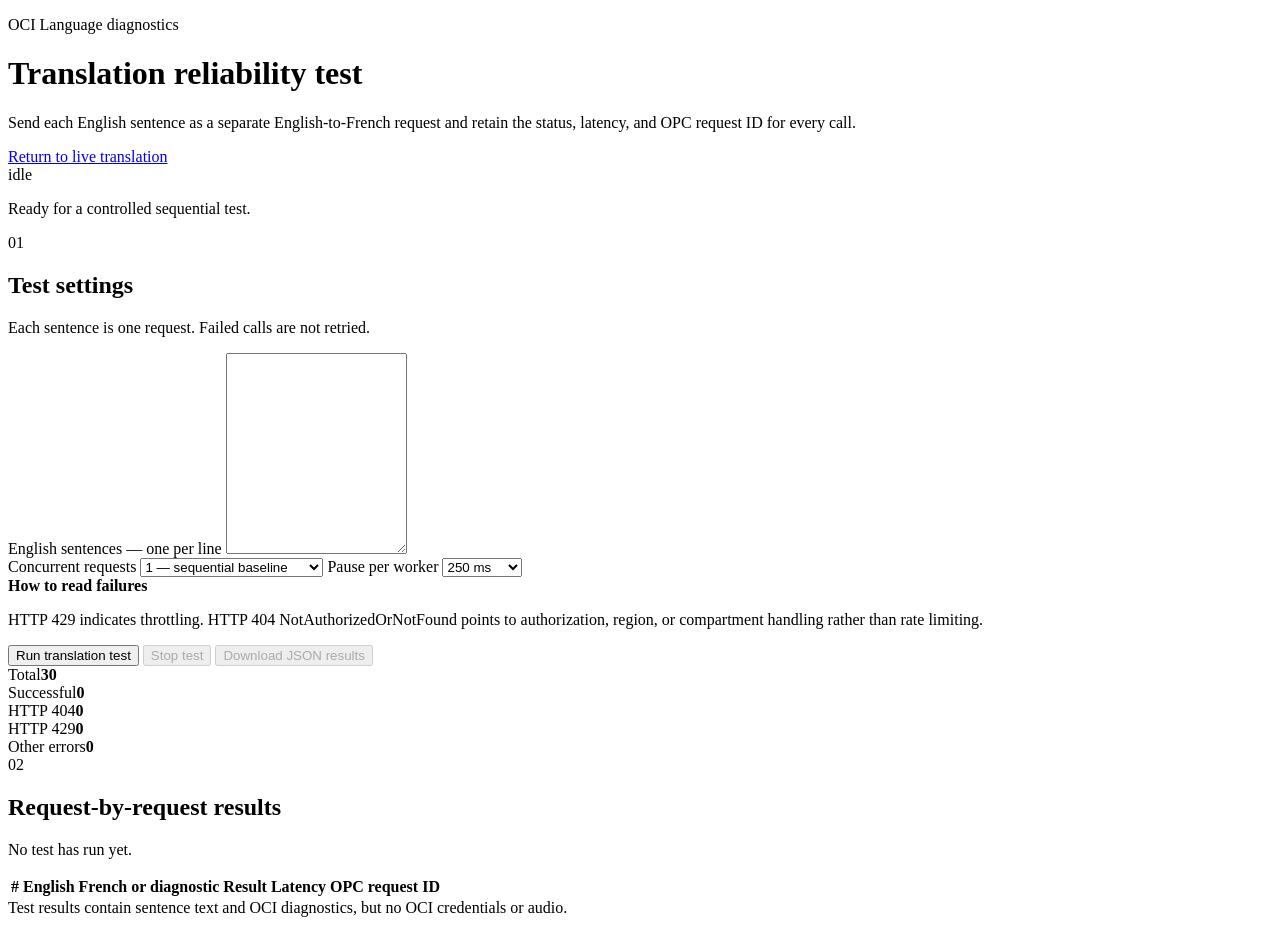
==== web/translation-test.html @ 98c6b5f6 "feat: add OCI live translation web application" ====
<!doctype html>
<html lang="en">
  <head>
    <meta charset="utf-8" />
    <meta name="viewport" content="width=device-width, initial-scale=1" />
    <title>OCI Language reliability test</title>
    <link rel="stylesheet" href="/styles.css" />
    <link rel="stylesheet" href="/translation-test.css" />
  </head>
  <body>
    <main class="shell test-shell">
      <header class="test-hero">
        <div>
          <p class="eyebrow">OCI Language diagnostics</p>
          <h1>Translation reliability test</h1>
          <p class="lede">
            Send each English sentence as a separate English-to-French request
            and retain the status, latency, and OPC request ID for every call.
          </p>
        </div>
        <a class="utility-link" href="/">Return to live translation</a>
      </header>

      <section class="status-panel" aria-live="polite">
        <span id="status-badge" data-state="idle">idle</span>
        <p id="status-message">Ready for a controlled sequential test.</p>
      </section>

      <section class="test-card" aria-labelledby="test-settings-heading">
        <div class="test-card-heading">
          <div>
            <span class="step">01</span>
            <h2 id="test-settings-heading">Test settings</h2>
          </div>
          <p>Each sentence is one request. Failed calls are not retried.</p>
        </div>

        <div class="settings-grid">
          <label class="sentence-input">
            <span>English sentences — one per line</span>
            <textarea id="sentences" rows="13"></textarea>
          </label>

          <div class="rate-settings">
            <label>
              <span>Concurrent requests</span>
              <select id="concurrency">
                <option value="1" selected>1 — sequential baseline</option>
                <option value="2">2 — low concurrency</option>
                <option value="3">3 — moderate concurrency</option>
                <option value="5">5 — controlled burst</option>
              </select>
            </label>
            <label>
              <span>Pause per worker</span>
              <select id="delay-ms">
                <option value="1000">1,000 ms</option>
                <option value="500">500 ms</option>
                <option value="250" selected>250 ms</option>
                <option value="100">100 ms</option>
                <option value="0">No pause</option>
              </select>
            </label>
            <div class="test-note">
              <strong>How to read failures</strong>
              <p>
                HTTP 429 indicates throttling. HTTP 404
                NotAuthorizedOrNotFound points to authorization, region, or
                compartment handling rather than rate limiting.
              </p>
            </div>
          </div>
        </div>

        <div class="test-actions">
          <button id="start-test" class="primary" type="button">
            Run translation test
          </button>
          <button id="stop-test" type="button" disabled>Stop test</button>
          <button id="download-results" type="button" disabled>
            Download JSON results
          </button>
        </div>
      </section>

      <section class="summary-grid" aria-label="Test summary">
        <article><span>Total</span><strong id="total-count">30</strong></article>
        <article><span>Successful</span><strong id="success-count">0</strong></article>
        <article><span>HTTP 404</span><strong id="error-404-count">0</strong></article>
        <article><span>HTTP 429</span><strong id="error-429-count">0</strong></article>
        <article><span>Other errors</span><strong id="other-error-count">0</strong></article>
      </section>

      <section class="test-card results-card" aria-labelledby="results-heading">
        <div class="test-card-heading">
          <div>
            <span class="step">02</span>
            <h2 id="results-heading">Request-by-request results</h2>
          </div>
          <p id="run-metadata">No test has run yet.</p>
        </div>
        <div class="table-scroll">
          <table>
            <thead>
              <tr>
                <th scope="col">#</th>
                <th scope="col">English</th>
                <th scope="col">French or diagnostic</th>
                <th scope="col">Result</th>
                <th scope="col">Latency</th>
                <th scope="col">OPC request ID</th>
              </tr>
            </thead>
            <tbody id="results-body"></tbody>
          </table>
        </div>
      </section>

      <footer>
        Test results contain sentence text and OCI diagnostics, but no OCI
        credentials or audio.
      </footer>
    </main>
    <script src="/translation-test.js" defer></script>
  </body>
</html>
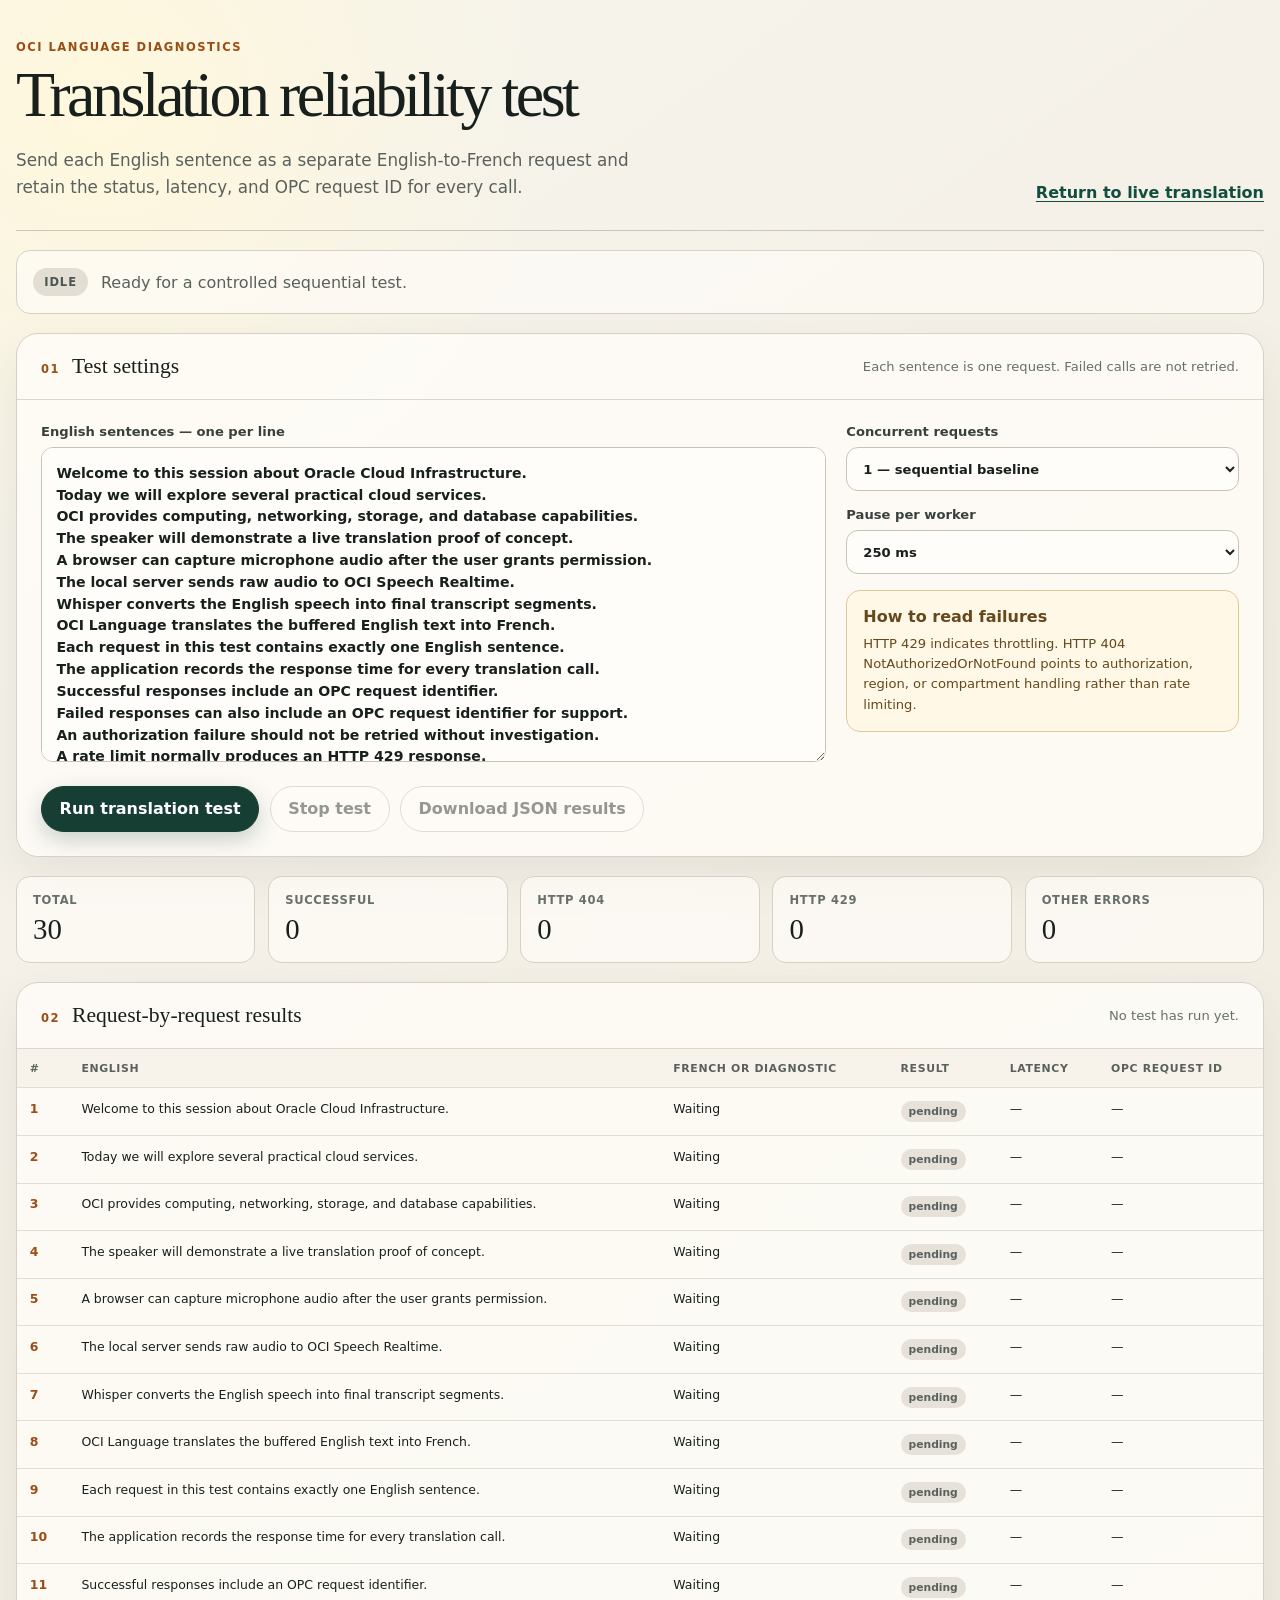
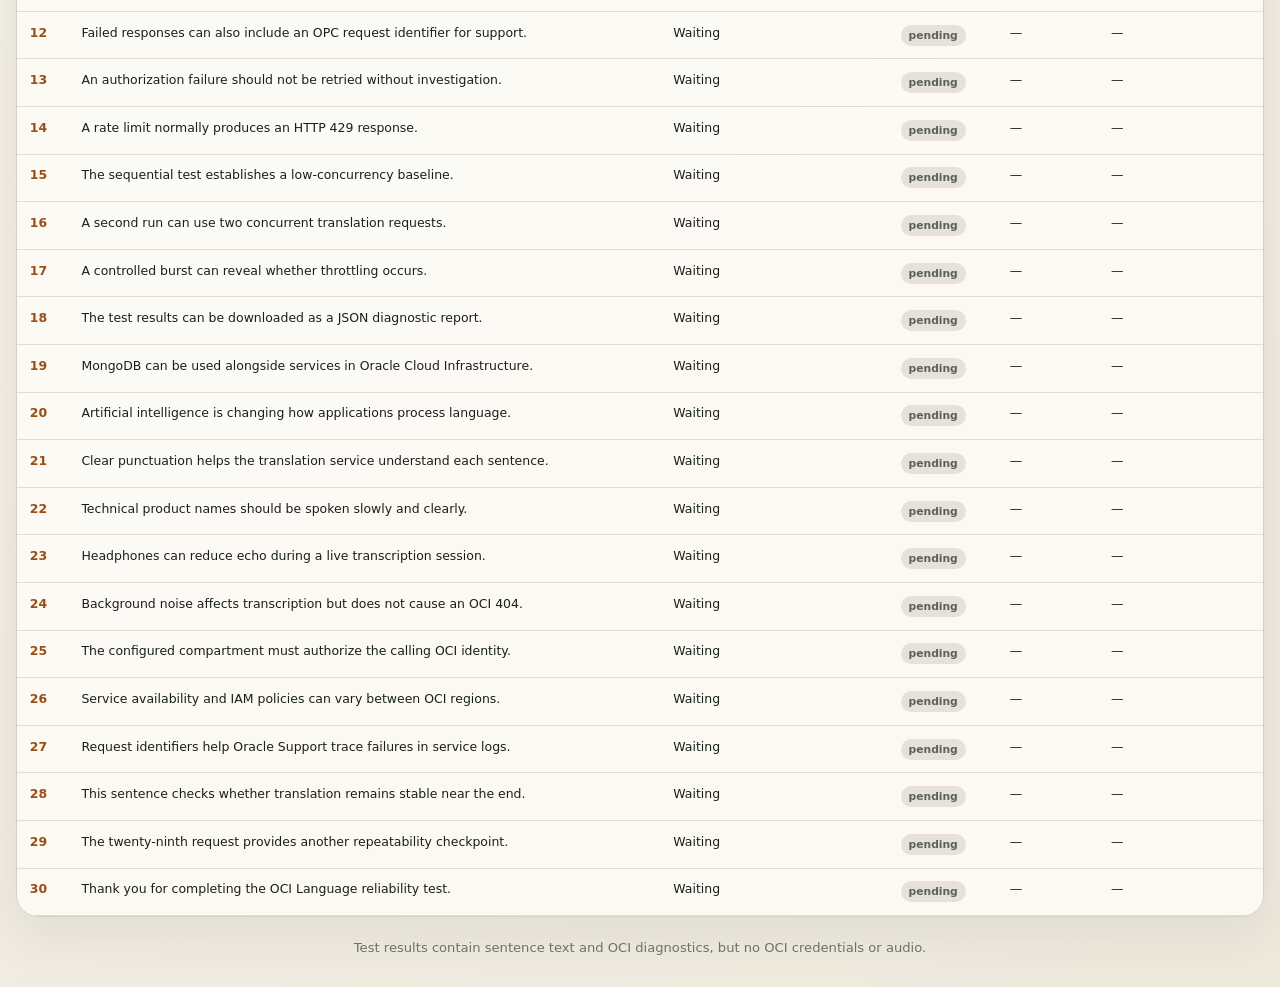
==== commit 3bc6485d: "feat(ui): prioritize live French captions Make the latest French segment the primary caption surface" ====
--- a/web/translation-test.html
+++ b/web/translation-test.html
@@ -4,8 +4,8 @@
     <meta charset="utf-8" />
     <meta name="viewport" content="width=device-width, initial-scale=1" />
     <title>OCI Language reliability test</title>
-    <link rel="stylesheet" href="/styles.css" />
-    <link rel="stylesheet" href="/translation-test.css" />
+    <link rel="stylesheet" href="styles.css" />
+    <link rel="stylesheet" href="translation-test.css" />
   </head>
   <body>
     <main class="shell test-shell">
@@ -18,7 +18,7 @@
             and retain the status, latency, and OPC request ID for every call.
           </p>
         </div>
-        <a class="utility-link" href="/">Return to live translation</a>
+        <a class="utility-link" href="./">Return to live translation</a>
       </header>
 
       <section class="status-panel" aria-live="polite">
@@ -121,6 +121,7 @@
         credentials or audio.
       </footer>
     </main>
-    <script src="/translation-test.js" defer></script>
+    <script src="url-utils.js" defer></script>
+    <script src="translation-test.js" defer></script>
   </body>
 </html>
--- a/web/styles.css
+++ b/web/styles.css
@@ -0,0 +1,805 @@
+:root {
+  color-scheme: light;
+  font-family:
+    Inter, ui-sans-serif, system-ui, -apple-system, BlinkMacSystemFont,
+    "Segoe UI", sans-serif;
+  color: #18201d;
+  background: #f3f0e8;
+  font-synthesis: none;
+}
+
+* {
+  box-sizing: border-box;
+}
+
+[hidden] {
+  display: none !important;
+}
+
+body {
+  min-width: 320px;
+  min-height: 100vh;
+  margin: 0;
+  background:
+    radial-gradient(circle at 8% 4%, #fff8dd 0, transparent 28rem),
+    linear-gradient(145deg, #f7f4ec 0%, #eee9dd 100%);
+}
+
+button {
+  min-height: 46px;
+  padding: 0 1.1rem;
+  border: 1px solid #bab6aa;
+  border-radius: 999px;
+  color: #18201d;
+  background: #fffdf8;
+  font: inherit;
+  font-weight: 700;
+  cursor: pointer;
+}
+
+button.primary {
+  border-color: #163e32;
+  color: #fff;
+  background: #163e32;
+  box-shadow: 0 8px 22px rgb(22 62 50 / 22%);
+}
+
+button:hover:not(:disabled) {
+  transform: translateY(-1px);
+}
+
+button:focus-visible {
+  outline: 3px solid #d88d32;
+  outline-offset: 3px;
+}
+
+button:disabled {
+  cursor: not-allowed;
+  opacity: 0.45;
+}
+
+input {
+  min-height: 46px;
+  padding: 0 0.95rem;
+  border: 1px solid #bab6aa;
+  border-radius: 12px;
+  color: #18201d;
+  background: #fffdf8;
+  font: inherit;
+}
+
+input:focus-visible {
+  outline: 3px solid #d88d32;
+  outline-offset: 2px;
+}
+
+.shell {
+  width: min(1180px, calc(100% - 2rem));
+  margin: 0 auto;
+  padding: 4rem 0 2rem;
+}
+
+.hero {
+  display: flex;
+  align-items: end;
+  justify-content: space-between;
+  gap: 3rem;
+  padding: 0 0 2.25rem;
+  border-bottom: 1px solid #cbc6ba;
+}
+
+.eyebrow,
+.step {
+  margin: 0 0 0.6rem;
+  color: #9c4d16;
+  font-size: 0.72rem;
+  font-weight: 800;
+  letter-spacing: 0.13em;
+  text-transform: uppercase;
+}
+
+h1 {
+  max-width: 780px;
+  margin: 0;
+  font-family: Georgia, "Times New Roman", serif;
+  font-size: clamp(2.8rem, 7vw, 5.6rem);
+  font-weight: 500;
+  letter-spacing: -0.055em;
+  line-height: 0.96;
+}
+
+.lede {
+  max-width: 650px;
+  margin: 1.35rem 0 0;
+  color: #59615c;
+  font-size: 1.05rem;
+  line-height: 1.65;
+}
+
+.controls {
+  display: flex;
+  flex: 0 0 auto;
+  gap: 0.65rem;
+}
+
+.session-controls {
+  display: grid;
+  flex: 0 0 min(360px, 100%);
+  gap: 0.55rem;
+}
+
+.session-controls label {
+  color: #59615c;
+  font-size: 0.78rem;
+  font-weight: 800;
+  letter-spacing: 0.04em;
+  text-transform: uppercase;
+}
+
+.session-controls .controls button {
+  flex: 1;
+}
+
+.status-panel {
+  display: flex;
+  align-items: center;
+  gap: 0.8rem;
+  min-height: 64px;
+  margin: 1.2rem 0;
+  padding: 0.8rem 1rem;
+  border: 1px solid #d7d1c5;
+  border-radius: 14px;
+  background: rgb(255 253 248 / 68%);
+}
+
+.status-panel p {
+  margin: 0;
+  color: #59615c;
+}
+
+#status-badge {
+  display: inline-flex;
+  align-items: center;
+  min-height: 28px;
+  padding: 0 0.7rem;
+  border-radius: 999px;
+  color: #4c554f;
+  background: #e2ded4;
+  font-size: 0.72rem;
+  font-weight: 800;
+  letter-spacing: 0.08em;
+  text-transform: uppercase;
+}
+
+#status-badge[data-state="listening"] {
+  color: #fff;
+  background: #15745a;
+}
+
+#status-badge[data-state="error"] {
+  color: #fff;
+  background: #a13b32;
+}
+
+.results-grid {
+  display: grid;
+  grid-template-columns: repeat(2, minmax(0, 1fr));
+  gap: 1.2rem;
+}
+
+.result-panel {
+  overflow: hidden;
+  min-height: 420px;
+  border: 1px solid #d7d1c5;
+  border-radius: 22px;
+  background: rgb(255 253 248 / 80%);
+  box-shadow: 0 18px 50px rgb(56 49 39 / 8%);
+}
+
+.panel-heading {
+  display: flex;
+  align-items: center;
+  justify-content: space-between;
+  gap: 1rem;
+  padding: 1.35rem 1.5rem;
+  border-bottom: 1px solid #ddd7ca;
+}
+
+.panel-heading > div {
+  display: flex;
+  align-items: baseline;
+  gap: 0.75rem;
+}
+
+.panel-heading .step {
+  margin: 0;
+}
+
+h2 {
+  margin: 0;
+  font-family: Georgia, "Times New Roman", serif;
+  font-size: 1.35rem;
+  font-weight: 500;
+}
+
+.live-marker,
+.buffer-note {
+  color: #66706a;
+  font-size: 0.78rem;
+  white-space: nowrap;
+}
+
+.live-marker::before {
+  display: inline-block;
+  width: 7px;
+  height: 7px;
+  margin-right: 0.4rem;
+  border-radius: 50%;
+  background: #d85b38;
+  content: "";
+}
+
+.result-list {
+  max-height: 520px;
+  overflow-y: auto;
+  padding: 0.5rem 1.5rem 1.5rem;
+}
+
+.empty-state {
+  margin: 1.2rem 0;
+  color: #7b817d;
+  line-height: 1.55;
+}
+
+.continuous-text {
+  margin: 0;
+  padding: 1rem 0;
+  font-size: 1.05rem;
+  line-height: 1.75;
+}
+
+.partial-text {
+  color: #727a75;
+  font-style: italic;
+}
+
+.error-card {
+  margin-top: 1rem;
+  padding: 1.1rem;
+  border: 1px solid #ddd6c7;
+  border-radius: 15px;
+  background: #fffdfa;
+}
+
+.french-text {
+  color: #124e40;
+  font-family: Georgia, "Times New Roman", serif;
+  font-size: 1.15rem;
+}
+
+.error-card {
+  border-color: #e2b5ae;
+  color: #762c25;
+  background: #fff5f2;
+}
+
+.error-card p {
+  margin: 0.45rem 0;
+  line-height: 1.5;
+}
+
+.error-card code {
+  display: block;
+  overflow-wrap: anywhere;
+  color: #7c514a;
+  font-size: 0.74rem;
+}
+
+.session-library {
+  margin-top: 1.2rem;
+  overflow: hidden;
+  border: 1px solid #d7d1c5;
+  border-radius: 22px;
+  background: rgb(255 253 248 / 80%);
+  box-shadow: 0 18px 50px rgb(56 49 39 / 8%);
+}
+
+.library-heading {
+  display: flex;
+  align-items: center;
+  justify-content: space-between;
+  gap: 2rem;
+  padding: 1.5rem;
+  border-bottom: 1px solid #ddd7ca;
+}
+
+.library-heading .eyebrow {
+  margin-bottom: 0.35rem;
+}
+
+.library-heading > div > p:last-child {
+  max-width: 690px;
+  margin: 0.55rem 0 0;
+  color: #66706a;
+  line-height: 1.55;
+}
+
+.library-grid {
+  display: grid;
+  grid-template-columns: minmax(240px, 0.36fr) minmax(0, 1fr);
+  min-height: 410px;
+}
+
+.session-list {
+  max-height: 620px;
+  overflow-y: auto;
+  padding: 0.75rem;
+  border-right: 1px solid #ddd7ca;
+}
+
+.session-card {
+  display: grid;
+  width: 100%;
+  min-height: 0;
+  margin-bottom: 0.55rem;
+  padding: 0.9rem;
+  border: 1px solid transparent;
+  border-radius: 13px;
+  text-align: left;
+}
+
+.session-card:hover:not(:disabled),
+.session-card[aria-current="true"] {
+  transform: none;
+  border-color: #b9c9c2;
+  background: #edf4f0;
+}
+
+.session-card strong {
+  overflow: hidden;
+  text-overflow: ellipsis;
+  white-space: nowrap;
+}
+
+.session-card span {
+  margin-top: 0.3rem;
+  color: #66706a;
+  font-size: 0.78rem;
+  font-weight: 500;
+}
+
+.session-viewer {
+  min-width: 0;
+  padding: 1.5rem;
+}
+
+.session-viewer > .empty-state {
+  margin: 0;
+}
+
+.viewer-heading {
+  display: flex;
+  justify-content: space-between;
+  gap: 1rem;
+}
+
+.viewer-heading h3 {
+  margin: 0.35rem 0 0;
+  font-family: Georgia, "Times New Roman", serif;
+  font-size: 1.6rem;
+  font-weight: 500;
+}
+
+.viewer-heading p {
+  margin: 0.45rem 0 0;
+  color: #66706a;
+  font-size: 0.85rem;
+}
+
+.saved-status {
+  display: inline-flex;
+  padding: 0.25rem 0.55rem;
+  border-radius: 999px;
+  color: #165843;
+  background: #dcece5;
+  font-size: 0.68rem;
+  font-weight: 800;
+  letter-spacing: 0.06em;
+  text-transform: uppercase;
+}
+
+.saved-status[data-status="interrupted"],
+.saved-status[data-status="failed"] {
+  color: #762c25;
+  background: #f7dfda;
+}
+
+.saved-audio {
+  margin-top: 1.2rem;
+  padding: 0.85rem;
+  border: 1px solid #ddd7ca;
+  border-radius: 14px;
+  background: #f8f5ed;
+}
+
+.saved-audio audio {
+  display: block;
+  width: 100%;
+}
+
+.download-links {
+  display: flex;
+  flex-wrap: wrap;
+  gap: 0.55rem 1rem;
+  margin: 0.9rem 0 0;
+}
+
+.download-links a {
+  color: #124e40;
+  font-size: 0.82rem;
+  font-weight: 750;
+  text-underline-offset: 0.2em;
+}
+
+.download-links .danger-action {
+  min-height: 0;
+  margin-left: auto;
+  padding: 0;
+  border: 0;
+  border-radius: 0;
+  color: #9a342c;
+  background: transparent;
+  box-shadow: none;
+  font-size: 0.82rem;
+  text-decoration: underline;
+  text-underline-offset: 0.2em;
+}
+
+.download-links .danger-action:hover:not(:disabled) {
+  transform: none;
+  color: #6f211b;
+}
+
+.saved-text {
+  margin-top: 1.25rem;
+  padding-top: 1rem;
+  border-top: 1px solid #ddd7ca;
+}
+
+.saved-text h4 {
+  margin: 0;
+  color: #9c4d16;
+  font-size: 0.74rem;
+  letter-spacing: 0.1em;
+  text-transform: uppercase;
+}
+
+.saved-text p {
+  max-height: 220px;
+  margin: 0.65rem 0 0;
+  overflow-y: auto;
+  white-space: pre-wrap;
+  line-height: 1.7;
+}
+
+.french-saved p {
+  color: #124e40;
+  font-family: Georgia, "Times New Roman", serif;
+  font-size: 1.08rem;
+}
+
+footer {
+  padding: 1.4rem 0 0;
+  color: #6a716c;
+  font-size: 0.82rem;
+  text-align: center;
+}
+
+footer p {
+  margin: 0 0 0.55rem;
+}
+
+.utility-link {
+  color: #124e40;
+  font-weight: 700;
+  text-underline-offset: 0.2em;
+}
+
+.app-header {
+  align-items: center;
+  padding-bottom: 1.35rem;
+}
+
+.app-header h1 {
+  font-size: clamp(2.5rem, 5vw, 4.35rem);
+}
+
+.app-header .lede {
+  margin-top: 0.75rem;
+  font-size: 1rem;
+}
+
+.caption-stage {
+  display: flex;
+  min-height: clamp(340px, 46vh, 540px);
+  margin-top: 1rem;
+  overflow: hidden;
+  flex-direction: column;
+  border: 1px solid #173b30;
+  border-radius: 28px;
+  color: #f8fbf9;
+  background:
+    radial-gradient(circle at 92% 8%, rgb(55 123 98 / 35%), transparent 32rem),
+    linear-gradient(145deg, #102c23 0%, #0a211a 100%);
+  box-shadow: 0 28px 70px rgb(16 44 35 / 24%);
+}
+
+.caption-stage-heading {
+  display: flex;
+  align-items: center;
+  justify-content: space-between;
+  gap: 1rem;
+  padding: 1.25rem 1.5rem;
+  border-bottom: 1px solid rgb(255 255 255 / 14%);
+}
+
+.caption-stage-heading > div {
+  display: flex;
+  align-items: center;
+  gap: 0.8rem;
+}
+
+.caption-stage-heading h2 {
+  color: #f8fbf9;
+  font-family: inherit;
+  font-size: 1rem;
+  font-weight: 750;
+  letter-spacing: 0.01em;
+}
+
+.caption-stage .live-marker {
+  color: #cde1d9;
+  font-weight: 750;
+  letter-spacing: 0.08em;
+  text-transform: uppercase;
+}
+
+.caption-stage .live-marker::before {
+  background: #ff7a52;
+  box-shadow: 0 0 0 5px rgb(255 122 82 / 14%);
+}
+
+.caption-language {
+  padding: 0.35rem 0.7rem;
+  border: 1px solid rgb(255 255 255 / 18%);
+  border-radius: 999px;
+  color: #dbece5;
+  font-size: 0.76rem;
+  font-weight: 750;
+  letter-spacing: 0.06em;
+  text-transform: uppercase;
+}
+
+.current-french-caption {
+  display: flex;
+  min-height: 0;
+  margin: 0;
+  padding: clamp(2rem, 5vw, 4rem);
+  overflow-y: auto;
+  flex: 1;
+  align-items: center;
+  color: #fffdf8;
+  font-family: Georgia, "Times New Roman", serif;
+  font-size: clamp(2.4rem, 4.7vw, 5rem);
+  font-weight: 500;
+  letter-spacing: -0.025em;
+  line-height: 1.13;
+  text-wrap: balance;
+}
+
+.current-french-caption.waiting-caption {
+  color: #a9c1b8;
+  font-size: clamp(1.7rem, 3vw, 2.7rem);
+  font-style: italic;
+}
+
+.history-panel,
+.source-panel {
+  margin-top: 1rem;
+  overflow: hidden;
+  border: 1px solid #d7d1c5;
+  border-radius: 20px;
+  background: rgb(255 253 248 / 82%);
+  box-shadow: 0 14px 36px rgb(56 49 39 / 7%);
+}
+
+.history-heading {
+  display: flex;
+  align-items: end;
+  justify-content: space-between;
+  gap: 1rem;
+  padding: 1.2rem 1.4rem;
+  border-bottom: 1px solid #ddd7ca;
+}
+
+.history-heading .eyebrow {
+  margin-bottom: 0.3rem;
+}
+
+.history-heading h2 {
+  font-size: 1.55rem;
+}
+
+.french-history {
+  max-height: 300px;
+  padding: 0.25rem 1.4rem 1.15rem;
+}
+
+.french-history .french-text {
+  color: #123f34;
+  font-size: clamp(1.25rem, 2vw, 1.65rem);
+  line-height: 1.65;
+}
+
+.source-panel > summary,
+.library-summary {
+  display: flex;
+  align-items: center;
+  justify-content: space-between;
+  gap: 1rem;
+  padding: 1.15rem 1.4rem;
+  list-style: none;
+  cursor: pointer;
+}
+
+.source-panel > summary::-webkit-details-marker,
+.library-summary::-webkit-details-marker {
+  display: none;
+}
+
+.source-panel > summary:focus-visible,
+.library-summary:focus-visible {
+  outline: 3px solid #d88d32;
+  outline-offset: -3px;
+}
+
+.source-panel > summary > span:first-child,
+.library-summary > span:first-child {
+  display: grid;
+  gap: 0.2rem;
+}
+
+.source-panel summary strong,
+.library-summary strong {
+  font-family: Georgia, "Times New Roman", serif;
+  font-size: 1.2rem;
+  font-weight: 500;
+}
+
+.source-panel summary small,
+.library-summary small {
+  color: #707772;
+  font-size: 0.78rem;
+}
+
+.disclosure-label {
+  color: #124e40;
+  font-size: 0.78rem;
+  font-weight: 800;
+  white-space: nowrap;
+}
+
+.source-panel[open] > summary,
+.session-library[open] > .library-summary {
+  border-bottom: 1px solid #ddd7ca;
+}
+
+.disclosure-label .when-open,
+.source-panel[open] > summary .when-closed,
+.session-library[open] > .library-summary .when-closed {
+  display: none;
+}
+
+.source-panel[open] > summary .when-open,
+.session-library[open] > .library-summary .when-open {
+  display: inline;
+}
+
+.source-transcript {
+  max-height: 230px;
+  padding: 0.35rem 1.4rem 1rem;
+  background: #f8f5ed;
+}
+
+.source-transcript .continuous-text {
+  color: #4f5853;
+  font-size: 0.95rem;
+  line-height: 1.65;
+}
+
+.session-library {
+  margin-top: 1rem;
+}
+
+.library-summary .eyebrow {
+  display: block;
+  margin: 0 0 0.15rem;
+  font-family: inherit;
+  font-size: 0.68rem;
+}
+
+@media (max-width: 760px) {
+  .shell {
+    padding-top: 2rem;
+  }
+
+  .hero {
+    align-items: stretch;
+    flex-direction: column;
+    gap: 1.5rem;
+  }
+
+  .caption-stage {
+    min-height: 360px;
+    border-radius: 22px;
+  }
+
+  .caption-stage-heading {
+    padding: 1rem;
+  }
+
+  .current-french-caption {
+    padding: 1.5rem;
+    font-size: clamp(2rem, 9vw, 3.3rem);
+  }
+
+  .history-heading {
+    align-items: flex-start;
+    flex-direction: column;
+    padding: 1rem;
+  }
+
+  .french-history,
+  .source-transcript {
+    padding-right: 1rem;
+    padding-left: 1rem;
+  }
+
+  .source-panel > summary,
+  .library-summary {
+    align-items: flex-start;
+    padding: 1rem;
+  }
+
+  .session-controls {
+    flex-basis: auto;
+  }
+
+  .controls button {
+    flex: 1;
+  }
+
+  .results-grid {
+    grid-template-columns: 1fr;
+  }
+
+  .result-panel {
+    min-height: 340px;
+  }
+
+  .library-heading {
+    align-items: stretch;
+    flex-direction: column;
+    gap: 1rem;
+  }
+
+  .library-grid {
+    grid-template-columns: 1fr;
+  }
+
+  .session-list {
+    max-height: 280px;
+    border-right: 0;
+    border-bottom: 1px solid #ddd7ca;
+  }
+}
--- a/web/translation-test.css
+++ b/web/translation-test.css
@@ -0,0 +1,241 @@
+.test-shell {
+  width: min(1480px, calc(100% - 2rem));
+  padding-top: 2.5rem;
+}
+
+.test-hero {
+  display: flex;
+  align-items: end;
+  justify-content: space-between;
+  gap: 2rem;
+  padding-bottom: 1.75rem;
+  border-bottom: 1px solid #cbc6ba;
+}
+
+.test-hero h1 {
+  font-size: clamp(2.5rem, 5vw, 4.5rem);
+}
+
+.test-card {
+  overflow: hidden;
+  border: 1px solid #d7d1c5;
+  border-radius: 22px;
+  background: rgb(255 253 248 / 82%);
+  box-shadow: 0 18px 50px rgb(56 49 39 / 8%);
+}
+
+.test-card-heading {
+  display: flex;
+  align-items: center;
+  justify-content: space-between;
+  gap: 1rem;
+  padding: 1.25rem 1.5rem;
+  border-bottom: 1px solid #ddd7ca;
+}
+
+.test-card-heading > div {
+  display: flex;
+  align-items: baseline;
+  gap: 0.75rem;
+}
+
+.test-card-heading .step,
+.test-card-heading p {
+  margin: 0;
+}
+
+.test-card-heading p {
+  color: #66706a;
+  font-size: 0.82rem;
+}
+
+.settings-grid {
+  display: grid;
+  grid-template-columns: minmax(0, 2fr) minmax(260px, 1fr);
+  gap: 1.25rem;
+  padding: 1.5rem;
+}
+
+.sentence-input,
+.rate-settings label {
+  display: grid;
+  gap: 0.5rem;
+  color: #39413d;
+  font-size: 0.82rem;
+  font-weight: 800;
+}
+
+textarea,
+select {
+  width: 100%;
+  border: 1px solid #c8c2b6;
+  border-radius: 12px;
+  color: #18201d;
+  background: #fffdfa;
+  font: inherit;
+}
+
+textarea {
+  min-height: 300px;
+  padding: 0.9rem;
+  resize: vertical;
+  font-size: 0.88rem;
+  line-height: 1.55;
+}
+
+select {
+  min-height: 44px;
+  padding: 0 0.75rem;
+}
+
+.rate-settings {
+  display: grid;
+  align-content: start;
+  gap: 1rem;
+}
+
+.test-note {
+  padding: 1rem;
+  border: 1px solid #dfc79c;
+  border-radius: 14px;
+  color: #65481d;
+  background: #fff8e7;
+}
+
+.test-note p {
+  margin: 0.45rem 0 0;
+  font-size: 0.82rem;
+  line-height: 1.55;
+}
+
+.test-actions {
+  display: flex;
+  gap: 0.65rem;
+  padding: 0 1.5rem 1.5rem;
+}
+
+.summary-grid {
+  display: grid;
+  grid-template-columns: repeat(5, minmax(0, 1fr));
+  gap: 0.8rem;
+  margin: 1.2rem 0;
+}
+
+.summary-grid article {
+  display: grid;
+  gap: 0.35rem;
+  padding: 1rem;
+  border: 1px solid #d7d1c5;
+  border-radius: 14px;
+  background: rgb(255 253 248 / 72%);
+}
+
+.summary-grid span {
+  color: #68706b;
+  font-size: 0.72rem;
+  font-weight: 800;
+  letter-spacing: 0.06em;
+  text-transform: uppercase;
+}
+
+.summary-grid strong {
+  font-family: Georgia, "Times New Roman", serif;
+  font-size: 1.8rem;
+  font-weight: 500;
+}
+
+.results-card {
+  margin-top: 1.2rem;
+}
+
+.table-scroll {
+  overflow-x: auto;
+}
+
+table {
+  width: 100%;
+  border-collapse: collapse;
+  font-size: 0.78rem;
+}
+
+th,
+td {
+  padding: 0.8rem;
+  border-bottom: 1px solid #e2ddd3;
+  text-align: left;
+  vertical-align: top;
+}
+
+thead th {
+  color: #59615c;
+  background: #f7f3ea;
+  font-size: 0.68rem;
+  letter-spacing: 0.06em;
+  text-transform: uppercase;
+}
+
+tbody th {
+  color: #9c4d16;
+}
+
+tbody tr[data-result="failure"] {
+  background: #fff4f1;
+}
+
+.result-pill {
+  display: inline-block;
+  padding: 0.25rem 0.5rem;
+  border-radius: 999px;
+  font-size: 0.67rem;
+  font-weight: 800;
+  white-space: nowrap;
+}
+
+.result-pill.pending {
+  color: #59615c;
+  background: #e6e2d9;
+}
+
+.result-pill.success {
+  color: #0f5d49;
+  background: #dff2ea;
+}
+
+.result-pill.failure {
+  color: #8b2f28;
+  background: #f8dcd7;
+}
+
+.request-id {
+  min-width: 250px;
+  overflow-wrap: anywhere;
+  color: #685f57;
+  font-family: Consolas, "Courier New", monospace;
+  font-size: 0.68rem;
+}
+
+#status-badge[data-state="running"],
+#status-badge[data-state="complete"] {
+  color: #fff;
+  background: #15745a;
+}
+
+@media (max-width: 900px) {
+  .test-hero,
+  .test-card-heading {
+    align-items: flex-start;
+    flex-direction: column;
+  }
+
+  .settings-grid {
+    grid-template-columns: 1fr;
+  }
+
+  .summary-grid {
+    grid-template-columns: repeat(2, minmax(0, 1fr));
+  }
+
+  .test-actions {
+    flex-direction: column;
+  }
+}
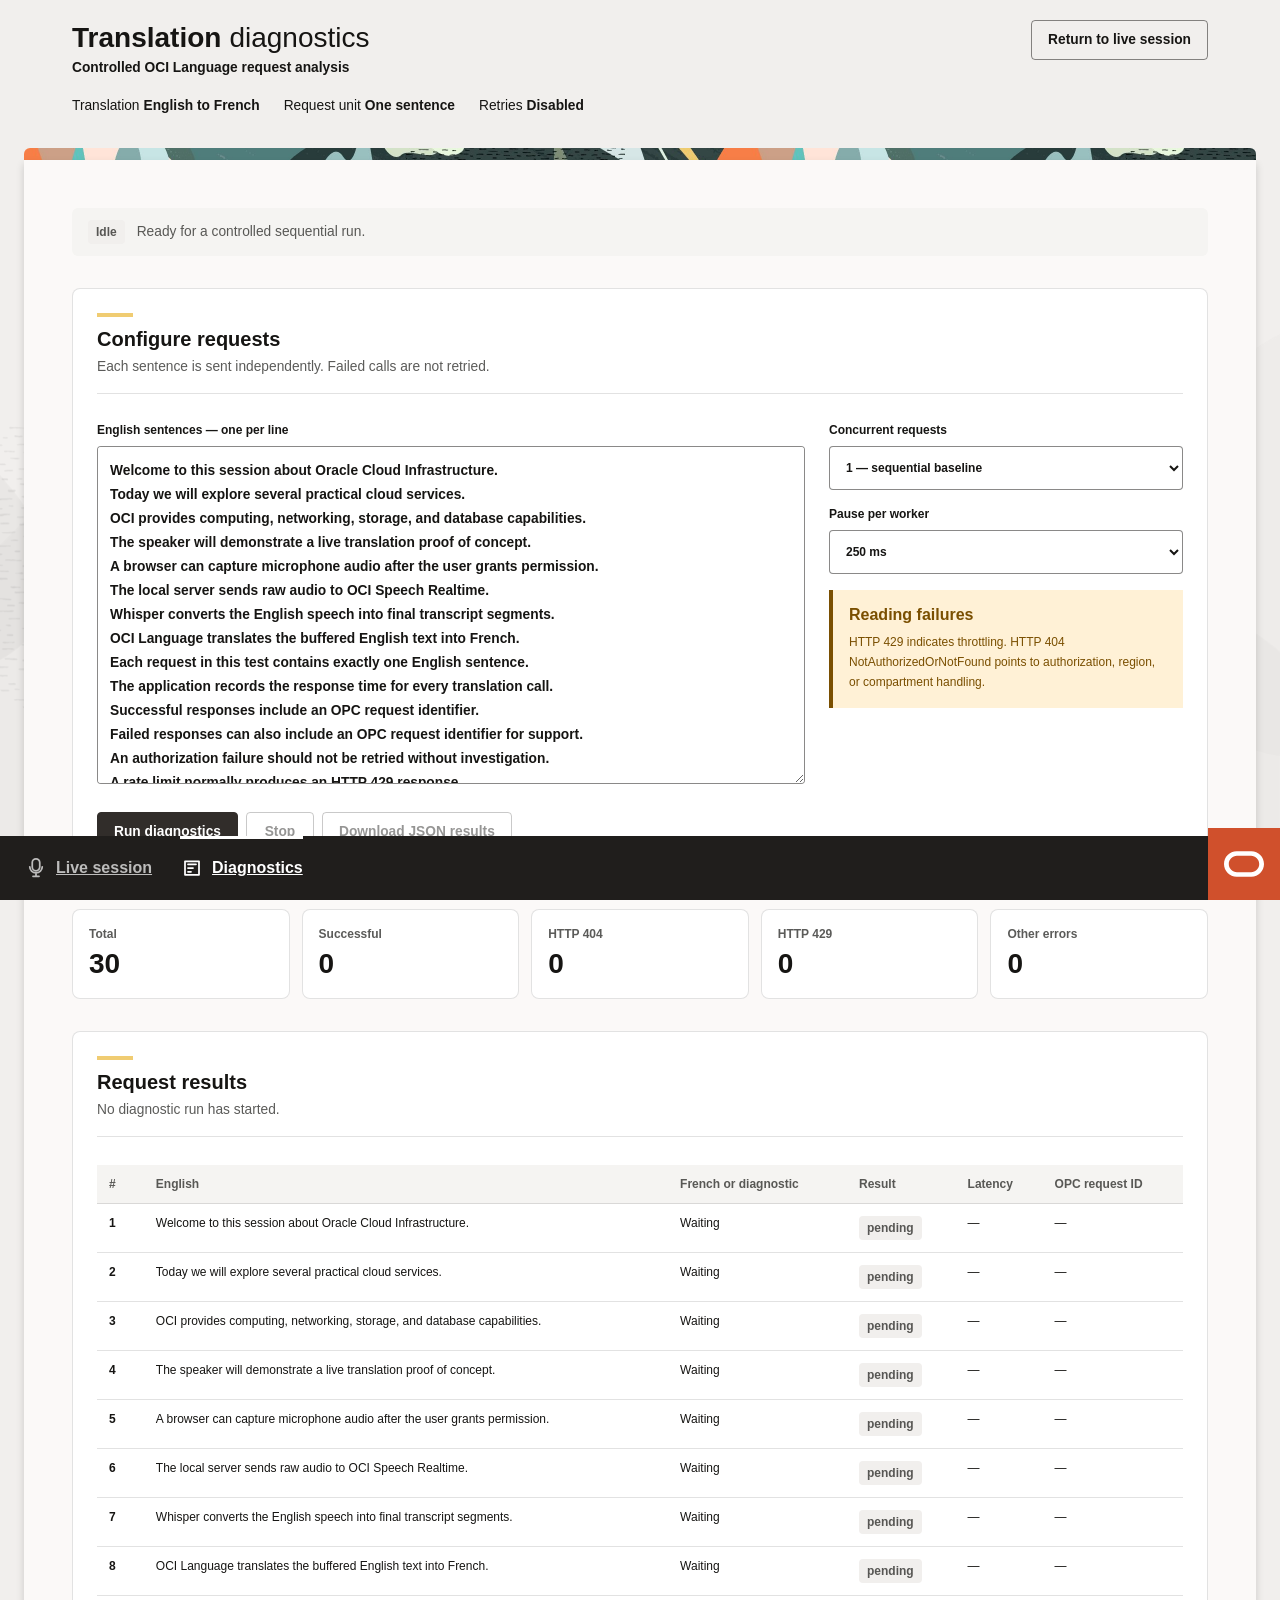
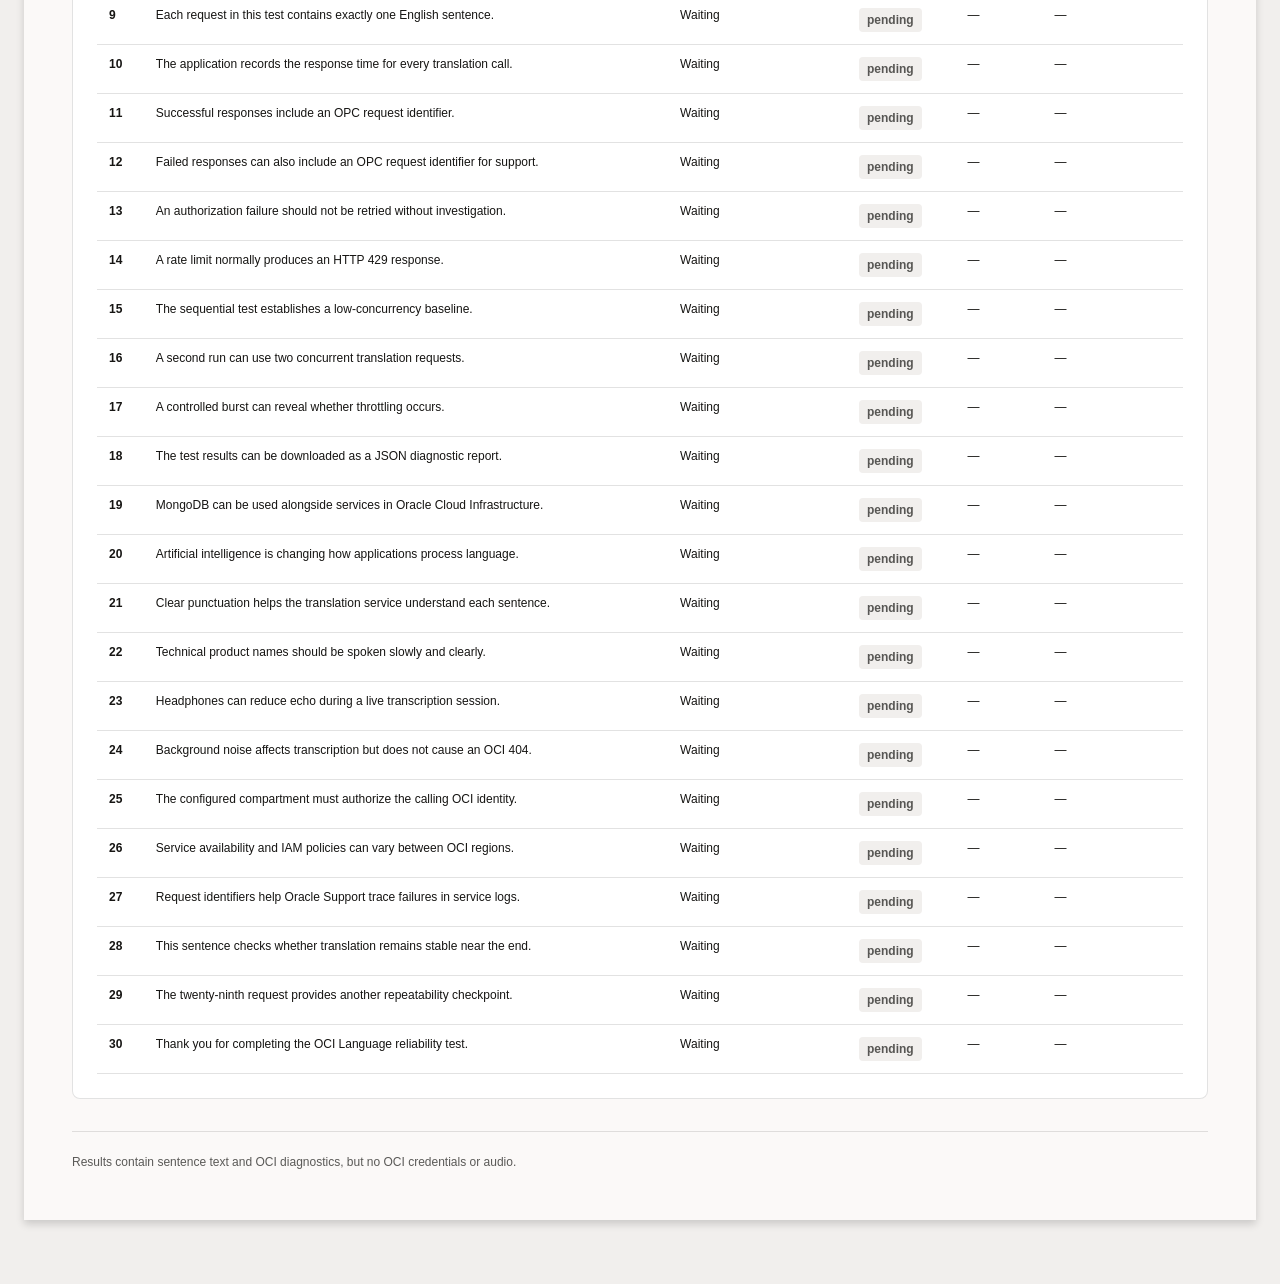
==== commit 0c553253: "feat(ui): adopt Redwood live session experience Restyle the live and diagnostic pages with local Red" ====
--- a/web/translation-test.html
+++ b/web/translation-test.html
@@ -3,124 +3,232 @@
   <head>
     <meta charset="utf-8" />
     <meta name="viewport" content="width=device-width, initial-scale=1" />
-    <title>OCI Language reliability test</title>
+    <title>OraTranslate diagnostics</title>
     <link rel="stylesheet" href="styles.css" />
     <link rel="stylesheet" href="translation-test.css" />
   </head>
   <body>
-    <main class="shell test-shell">
-      <header class="test-hero">
-        <div>
-          <p class="eyebrow">OCI Language diagnostics</p>
-          <h1>Translation reliability test</h1>
-          <p class="lede">
-            Send each English sentence as a separate English-to-French request
-            and retain the status, latency, and OPC request ID for every call.
-          </p>
-        </div>
-        <a class="utility-link" href="./">Return to live translation</a>
+    <div class="page-shell">
+      <header class="overview-header">
+        <div class="frame-shell">
+          <div class="overview-header__surface">
+            <div class="overview-header__main">
+              <div class="overview-header__identity">
+                <div class="overview-header__title-row">
+                  <h1 class="overview-title">
+                    <span class="overview-title__strong">Translation</span>
+                    <span>diagnostics</span>
+                  </h1>
+                </div>
+                <p class="overview-subtitle">
+                  Controlled OCI Language request analysis
+                </p>
+              </div>
+
+              <div class="overview-actions">
+                <a class="btn btn--secondary" href="./">Return to live session</a>
+              </div>
+            </div>
+
+            <dl class="overview-context" aria-label="Diagnostic context">
+              <div class="context-item">
+                <dt>Translation</dt>
+                <dd>English to French</dd>
+              </div>
+              <div class="context-item">
+                <dt>Request unit</dt>
+                <dd>One sentence</dd>
+              </div>
+              <div class="context-item">
+                <dt>Retries</dt>
+                <dd>Disabled</dd>
+              </div>
+            </dl>
+          </div>
+
+          <div class="overview-strip" aria-hidden="true"></div>
+        </div>
       </header>
 
-      <section class="status-panel" aria-live="polite">
-        <span id="status-badge" data-state="idle">idle</span>
-        <p id="status-message">Ready for a controlled sequential test.</p>
-      </section>
-
-      <section class="test-card" aria-labelledby="test-settings-heading">
-        <div class="test-card-heading">
-          <div>
-            <span class="step">01</span>
-            <h2 id="test-settings-heading">Test settings</h2>
-          </div>
-          <p>Each sentence is one request. Failed calls are not retried.</p>
-        </div>
-
-        <div class="settings-grid">
-          <label class="sentence-input">
-            <span>English sentences — one per line</span>
-            <textarea id="sentences" rows="13"></textarea>
-          </label>
-
-          <div class="rate-settings">
-            <label>
-              <span>Concurrent requests</span>
-              <select id="concurrency">
-                <option value="1" selected>1 — sequential baseline</option>
-                <option value="2">2 — low concurrency</option>
-                <option value="3">3 — moderate concurrency</option>
-                <option value="5">5 — controlled burst</option>
-              </select>
-            </label>
-            <label>
-              <span>Pause per worker</span>
-              <select id="delay-ms">
-                <option value="1000">1,000 ms</option>
-                <option value="500">500 ms</option>
-                <option value="250" selected>250 ms</option>
-                <option value="100">100 ms</option>
-                <option value="0">No pause</option>
-              </select>
-            </label>
-            <div class="test-note">
-              <strong>How to read failures</strong>
-              <p>
-                HTTP 429 indicates throttling. HTTP 404
-                NotAuthorizedOrNotFound points to authorization, region, or
-                compartment handling rather than rate limiting.
-              </p>
+      <main class="overview-main">
+        <div class="frame-shell">
+          <div class="content-shell">
+            <div class="content-shell__primary test-content">
+              <section class="status-panel" aria-live="polite">
+                <div class="status-line">
+                  <span id="status-badge" data-state="idle">idle</span>
+                  <p id="status-message">Ready for a controlled sequential run.</p>
+                </div>
+              </section>
+
+              <section
+                class="overview-section test-card"
+                aria-labelledby="test-settings-heading"
+              >
+                <div class="section-heading test-card-heading">
+                  <h2 id="test-settings-heading">Configure requests</h2>
+                  <p>Each sentence is sent independently. Failed calls are not retried.</p>
+                </div>
+
+                <div class="settings-grid">
+                  <label class="sentence-input">
+                    <span>English sentences — one per line</span>
+                    <textarea id="sentences" rows="13"></textarea>
+                  </label>
+
+                  <div class="rate-settings">
+                    <label>
+                      <span>Concurrent requests</span>
+                      <select id="concurrency">
+                        <option value="1" selected>1 — sequential baseline</option>
+                        <option value="2">2 — low concurrency</option>
+                        <option value="3">3 — moderate concurrency</option>
+                        <option value="5">5 — controlled burst</option>
+                      </select>
+                    </label>
+                    <label>
+                      <span>Pause per worker</span>
+                      <select id="delay-ms">
+                        <option value="1000">1,000 ms</option>
+                        <option value="500">500 ms</option>
+                        <option value="250" selected>250 ms</option>
+                        <option value="100">100 ms</option>
+                        <option value="0">No pause</option>
+                      </select>
+                    </label>
+                    <div class="test-note">
+                      <strong>Reading failures</strong>
+                      <p>
+                        HTTP 429 indicates throttling. HTTP 404
+                        NotAuthorizedOrNotFound points to authorization, region,
+                        or compartment handling.
+                      </p>
+                    </div>
+                  </div>
+                </div>
+
+                <div class="test-actions">
+                  <button
+                    id="start-test"
+                    class="btn btn--primary primary"
+                    type="button"
+                  >
+                    Run diagnostics
+                  </button>
+                  <button
+                    id="stop-test"
+                    class="btn btn--secondary"
+                    type="button"
+                    disabled
+                  >
+                    Stop
+                  </button>
+                  <button
+                    id="download-results"
+                    class="btn btn--secondary"
+                    type="button"
+                    disabled
+                  >
+                    Download JSON results
+                  </button>
+                </div>
+              </section>
+
+              <section class="summary-grid" aria-label="Diagnostic summary">
+                <article><span>Total</span><strong id="total-count">30</strong></article>
+                <article><span>Successful</span><strong id="success-count">0</strong></article>
+                <article><span>HTTP 404</span><strong id="error-404-count">0</strong></article>
+                <article><span>HTTP 429</span><strong id="error-429-count">0</strong></article>
+                <article><span>Other errors</span><strong id="other-error-count">0</strong></article>
+              </section>
+
+              <section
+                class="overview-section test-card results-card"
+                aria-labelledby="results-heading"
+              >
+                <div class="section-heading test-card-heading">
+                  <h2 id="results-heading">Request results</h2>
+                  <p id="run-metadata">No diagnostic run has started.</p>
+                </div>
+                <div class="table-scroll">
+                  <table>
+                    <thead>
+                      <tr>
+                        <th scope="col">#</th>
+                        <th scope="col">English</th>
+                        <th scope="col">French or diagnostic</th>
+                        <th scope="col">Result</th>
+                        <th scope="col">Latency</th>
+                        <th scope="col">OPC request ID</th>
+                      </tr>
+                    </thead>
+                    <tbody id="results-body"></tbody>
+                  </table>
+                </div>
+              </section>
+
+              <footer class="app-footer">
+                <p>
+                  Results contain sentence text and OCI diagnostics, but no OCI
+                  credentials or audio.
+                </p>
+              </footer>
             </div>
           </div>
         </div>
-
-        <div class="test-actions">
-          <button id="start-test" class="primary" type="button">
-            Run translation test
-          </button>
-          <button id="stop-test" type="button" disabled>Stop test</button>
-          <button id="download-results" type="button" disabled>
-            Download JSON results
-          </button>
-        </div>
-      </section>
-
-      <section class="summary-grid" aria-label="Test summary">
-        <article><span>Total</span><strong id="total-count">30</strong></article>
-        <article><span>Successful</span><strong id="success-count">0</strong></article>
-        <article><span>HTTP 404</span><strong id="error-404-count">0</strong></article>
-        <article><span>HTTP 429</span><strong id="error-429-count">0</strong></article>
-        <article><span>Other errors</span><strong id="other-error-count">0</strong></article>
-      </section>
-
-      <section class="test-card results-card" aria-labelledby="results-heading">
-        <div class="test-card-heading">
-          <div>
-            <span class="step">02</span>
-            <h2 id="results-heading">Request-by-request results</h2>
-          </div>
-          <p id="run-metadata">No test has run yet.</p>
-        </div>
-        <div class="table-scroll">
-          <table>
-            <thead>
-              <tr>
-                <th scope="col">#</th>
-                <th scope="col">English</th>
-                <th scope="col">French or diagnostic</th>
-                <th scope="col">Result</th>
-                <th scope="col">Latency</th>
-                <th scope="col">OPC request ID</th>
-              </tr>
-            </thead>
-            <tbody id="results-body"></tbody>
-          </table>
-        </div>
-      </section>
-
-      <footer>
-        Test results contain sentence text and OCI diagnostics, but no OCI
-        credentials or audio.
-      </footer>
-    </main>
+      </main>
+    </div>
+
+    <nav class="app-nav" aria-label="OraTranslate navigation">
+      <div class="chrome-shell app-nav__shell">
+        <div class="app-nav__tabs">
+          <a class="app-nav__item" href="./" aria-label="Live session">
+            <span class="app-nav__indicator" aria-hidden="true"></span>
+            <span class="app-nav__icon" aria-hidden="true">
+              <svg viewBox="0 0 24 24">
+                <path
+                  d="M12 14.75A3.75 3.75 0 0 0 15.75 11V6.5a3.75 3.75 0 0 0-7.5 0V11A3.75 3.75 0 0 0 12 14.75Zm-6.25-4a6.25 6.25 0 0 0 12.5 0M12 17v3.25m-3 0h6"
+                  fill="none"
+                  stroke="currentColor"
+                  stroke-linecap="round"
+                  stroke-linejoin="round"
+                  stroke-width="1.75"
+                />
+              </svg>
+            </span>
+            <span class="app-nav__label">Live session</span>
+          </a>
+          <a
+            class="app-nav__item"
+            href="translation-test.html"
+            aria-current="page"
+            aria-label="Translation diagnostics"
+          >
+            <span class="app-nav__indicator" aria-hidden="true"></span>
+            <span class="app-nav__icon" aria-hidden="true">
+              <svg viewBox="0 0 24 24">
+                <path
+                  d="M5 5.25h14v13.5H5V5.25Zm3 3h8M8 12h5M8 15.75h3"
+                  fill="none"
+                  stroke="currentColor"
+                  stroke-linecap="round"
+                  stroke-linejoin="round"
+                  stroke-width="1.75"
+                />
+              </svg>
+            </span>
+            <span class="app-nav__label">Diagnostics</span>
+          </a>
+        </div>
+
+        <div class="brand-pill" aria-label="Oracle">
+          <span class="brand-pill__mark" aria-hidden="true">
+            <img src="assets/images/oracle-o.svg" alt="" />
+          </span>
+        </div>
+      </div>
+    </nav>
+
     <script src="url-utils.js" defer></script>
     <script src="translation-test.js" defer></script>
   </body>
--- a/web/styles.css
+++ b/web/styles.css
@@ -1,805 +1,1477 @@
+@import url("./assets/fonts/fonts.css");
+
 :root {
   color-scheme: light;
-  font-family:
-    Inter, ui-sans-serif, system-ui, -apple-system, BlinkMacSystemFont,
-    "Segoe UI", sans-serif;
-  color: #18201d;
-  background: #f3f0e8;
-  font-synthesis: none;
-}
-
-* {
+
+  --page-shell-width: 1600px;
+  --frame-padding-inline: 96px;
+  --header-padding-inline: 48px;
+  --header-padding-block: 20px;
+  --content-padding: 48px;
+  --section-gap: 48px;
+  --nav-height: 64px;
+  --brand-pill-size: 72px;
+  --brand-pill-mark-width: 40px;
+  --brand-pill-mark-height: 26px;
+  --bottom-offset: var(--nav-height);
+  --strip-height: 12px;
+  --strip-image: url("./assets/images/strip-desktop.png");
+  --caption-min-height: 220px;
+  --session-panel-width: 320px;
+  --archive-list-width: 320px;
+  --command-control-min: 260px;
+  --command-feedback-min: 360px;
+  --viewport-min-width: 320px;
+  --background-left-max-width: 960px;
+  --background-right-max-width: 533px;
+  --strip-repeat-width: 720px;
+  --button-min-width: 68px;
+  --result-list-max-height: 360px;
+  --archive-min-height: 320px;
+  --archive-empty-min-height: 272px;
+  --diagnostic-textarea-min-height: 300px;
+  --dialog-width: 480px;
+
+  --rds-color-page-background-neutral-30: #f1efed;
+  --rds-color-page-background-neutral-10: #fbf9f8;
+  --rds-color-surface-neutral-30: #f1efed;
+  --rds-color-surface-neutral-20: #f5f4f2;
+  --rds-color-surface-neutral-10: #fbf9f8;
+  --rds-color-surface-neutral-0: #ffffff;
+  --rds-color-text-primary: #161513;
+  --rds-color-text-secondary: rgba(22, 21, 19, 0.7);
+  --rds-color-text-disabled: rgba(22, 21, 19, 0.45);
+  --rds-color-border-divider: rgba(22, 21, 19, 0.12);
+  --rds-color-border-enabled: rgba(22, 21, 19, 0.5);
+  --rds-color-border-focus: #161513;
+  --rds-color-button-cta: #312d2a;
+  --rds-color-button-cta-hover: #49423e;
+  --rds-color-button-cta-contrast: #ffffff;
+  --rds-color-brand-dash: #f0cc72;
+  --rds-color-brand-accent: #c74634;
+  --rds-color-nav-surface: #201e1c;
+  --rds-color-nav-text-primary: #ffffff;
+  --rds-color-nav-text-secondary: rgba(255, 255, 255, 0.7);
+  --rds-color-brand-pill: #d0502c;
+  --rds-color-link: #2f5f98;
+  --rds-color-link-hover: #20466f;
+  --rds-color-success-surface: #e3f1ec;
+  --rds-color-success-text: #1d6b54;
+  --rds-color-warning-surface: #fff1d6;
+  --rds-color-warning-text: #7a4f01;
+  --rds-color-danger-surface: #fce8e6;
+  --rds-color-danger-text: #9b2c24;
+  --rds-color-danger-border: #c34b43;
+  --rds-color-info-surface: #e8f1fa;
+  --rds-color-info-text: #315f88;
+  --rds-color-overlay: rgba(22, 21, 19, 0.52);
+
+  --rds-space-2: 2px;
+  --rds-space-4: 4px;
+  --rds-space-6: 6px;
+  --rds-space-8: 8px;
+  --rds-space-12: 12px;
+  --rds-space-16: 16px;
+  --rds-space-20: 20px;
+  --rds-space-24: 24px;
+  --rds-space-28: 28px;
+  --rds-space-32: 32px;
+  --rds-space-36: 36px;
+  --rds-space-40: 40px;
+  --rds-space-48: 48px;
+  --rds-space-64: 64px;
+  --rds-radius-sm: 4px;
+  --rds-radius-md: 6px;
+  --rds-radius-lg: 8px;
+  --rds-radius-pill: 999px;
+  --rds-border-width: 1px;
+  --rds-focus-width: 2px;
+  --rds-nav-indicator-height: 3px;
+  --rds-brand-dash-width: 36px;
+  --rds-brand-dash-height: 4px;
+  --rds-control-height: 40px;
+  --rds-control-height-lg: 44px;
+  --rds-icon-size: 24px;
+  --rds-meter-bar-width: 4px;
+  --rds-meter-bar-height: 12px;
+  --rds-meter-bar-height-alt: 18px;
+  --rds-shadow-sm: 0 4px 8px rgba(0, 0, 0, 0.16);
+  --rds-shadow-xs: 0 1px 3px rgba(0, 0, 0, 0.12);
+
+  --rds-font-size-xs: 0.75rem;
+  --rds-font-size-sm: 0.859375rem;
+  --rds-font-size-md: 1rem;
+  --rds-font-size-lg: 1.25rem;
+  --rds-font-size-xl: 1.75rem;
+  --rds-font-size-caption: clamp(1.75rem, 4vw, 3.25rem);
+  --rds-line-height-xs: 1rem;
+  --rds-line-height-sm: 1.25rem;
+  --rds-line-height-md: 1.5rem;
+  --rds-line-height-lg: 1.75rem;
+  --rds-line-height-xl: 2.25rem;
+  --rds-line-height-caption: 1.2;
+  --rds-letter-spacing-wide: 0.06em;
+}
+
+*,
+*::before,
+*::after {
   box-sizing: border-box;
+}
+
+html {
+  min-width: var(--viewport-min-width);
+  overflow-x: hidden;
+  font-size: var(--rds-space-16);
+}
+
+body {
+  position: relative;
+  min-height: 100vh;
+  margin: 0;
+  padding-bottom: var(--bottom-offset);
+  overflow-x: hidden;
+  background: var(--rds-color-page-background-neutral-30);
+  color: var(--rds-color-text-primary);
+  font-family: "Oracle Sans", "Segoe UI", Arial, sans-serif;
+  -webkit-font-smoothing: antialiased;
+  text-rendering: optimizeLegibility;
+}
+
+body::before,
+body::after {
+  position: fixed;
+  bottom: var(--bottom-offset);
+  z-index: 0;
+  background-repeat: no-repeat;
+  background-size: 100% 100%;
+  content: "";
+  pointer-events: none;
+}
+
+body::before {
+  left: 0;
+  width: min(60vw, var(--background-left-max-width));
+  aspect-ratio: 960 / 714;
+  background-image: url("./assets/images/bg-left.png");
+}
+
+body::after {
+  right: 0;
+  width: min(33.3125vw, var(--background-right-max-width));
+  aspect-ratio: 533 / 716;
+  background-image: url("./assets/images/bg-right.png");
 }
 
 [hidden] {
   display: none !important;
 }
 
-body {
-  min-width: 320px;
-  min-height: 100vh;
-  margin: 0;
-  background:
-    radial-gradient(circle at 8% 4%, #fff8dd 0, transparent 28rem),
-    linear-gradient(145deg, #f7f4ec 0%, #eee9dd 100%);
-}
-
-button {
-  min-height: 46px;
-  padding: 0 1.1rem;
-  border: 1px solid #bab6aa;
-  border-radius: 999px;
-  color: #18201d;
-  background: #fffdf8;
+button,
+input,
+textarea,
+select {
   font: inherit;
-  font-weight: 700;
-  cursor: pointer;
-}
-
-button.primary {
-  border-color: #163e32;
-  color: #fff;
-  background: #163e32;
-  box-shadow: 0 8px 22px rgb(22 62 50 / 22%);
-}
-
-button:hover:not(:disabled) {
-  transform: translateY(-1px);
-}
-
-button:focus-visible {
-  outline: 3px solid #d88d32;
-  outline-offset: 3px;
-}
-
-button:disabled {
+}
+
+button,
+a,
+summary {
+  -webkit-tap-highlight-color: transparent;
+}
+
+button:focus-visible,
+a:focus-visible,
+input:focus-visible,
+textarea:focus-visible,
+select:focus-visible,
+summary:focus-visible,
+[role="tabpanel"]:focus-visible {
+  outline: var(--rds-focus-width) solid var(--rds-color-border-focus);
+  outline-offset: var(--rds-space-2);
+}
+
+button:disabled,
+input:disabled,
+select:disabled,
+textarea:disabled {
   cursor: not-allowed;
   opacity: 0.45;
 }
 
-input {
-  min-height: 46px;
-  padding: 0 0.95rem;
-  border: 1px solid #bab6aa;
-  border-radius: 12px;
-  color: #18201d;
-  background: #fffdf8;
-  font: inherit;
-}
-
-input:focus-visible {
-  outline: 3px solid #d88d32;
-  outline-offset: 2px;
-}
-
-.shell {
-  width: min(1180px, calc(100% - 2rem));
+a {
+  color: var(--rds-color-link);
+}
+
+a:hover {
+  color: var(--rds-color-link-hover);
+}
+
+dl,
+dt,
+dd,
+h1,
+h2,
+h3,
+h4,
+p {
+  margin: 0;
+}
+
+.page-shell {
+  position: relative;
+  z-index: 1;
+  display: flex;
+  flex-direction: column;
+  width: min(100%, var(--page-shell-width));
+  min-height: calc(100vh - var(--bottom-offset));
   margin: 0 auto;
-  padding: 4rem 0 2rem;
-}
-
-.hero {
-  display: flex;
-  align-items: end;
-  justify-content: space-between;
-  gap: 3rem;
-  padding: 0 0 2.25rem;
-  border-bottom: 1px solid #cbc6ba;
-}
-
-.eyebrow,
-.step {
-  margin: 0 0 0.6rem;
-  color: #9c4d16;
-  font-size: 0.72rem;
-  font-weight: 800;
-  letter-spacing: 0.13em;
-  text-transform: uppercase;
-}
-
-h1 {
-  max-width: 780px;
+}
+
+.chrome-shell {
+  width: min(100%, var(--page-shell-width));
+  margin: 0 auto;
+}
+
+.overview-header,
+.overview-main {
+  position: relative;
+  z-index: 1;
+}
+
+.frame-shell {
+  padding-inline: var(--frame-padding-inline);
+}
+
+.overview-header__surface {
+  display: flex;
+  flex-direction: column;
+  gap: var(--rds-space-8);
+  padding-bottom: var(--header-padding-block);
+  background: var(--rds-color-surface-neutral-30);
+}
+
+.overview-header__main {
+  display: flex;
+  align-items: flex-start;
+  gap: var(--rds-space-64);
+  padding: var(--header-padding-block) var(--header-padding-inline) 0;
+}
+
+.overview-header__identity {
+  flex: 1 1 auto;
+  min-width: 0;
+}
+
+.overview-header__title-row {
+  display: flex;
+  align-items: flex-start;
+  gap: var(--rds-space-16);
+}
+
+.overview-title {
+  display: flex;
+  align-items: center;
+  gap: var(--rds-space-8);
+  min-width: 0;
+  font-size: var(--rds-font-size-xl);
+  font-weight: 400;
+  line-height: var(--rds-line-height-xl);
+}
+
+.overview-title__strong {
+  font-weight: 700;
+}
+
+.overview-subtitle {
+  margin-top: var(--rds-space-4);
+  font-size: var(--rds-font-size-sm);
+  font-weight: 600;
+  line-height: var(--rds-line-height-xs);
+}
+
+.overview-actions {
+  display: flex;
+  flex: 0 0 auto;
+  align-items: flex-end;
+}
+
+.overview-context {
+  display: flex;
+  align-items: center;
+  gap: var(--rds-space-24);
+  min-height: var(--rds-control-height-lg);
+  padding-inline: var(--header-padding-inline);
+  overflow-x: auto;
+  scrollbar-width: none;
+}
+
+.overview-context::-webkit-scrollbar {
+  display: none;
+}
+
+.context-item {
+  display: inline-flex;
+  gap: var(--rds-space-4);
+  align-items: center;
+  white-space: nowrap;
+}
+
+.context-item dt,
+.context-item dd {
+  font-size: var(--rds-font-size-sm);
+  line-height: var(--rds-line-height-xs);
+}
+
+.context-item dt {
+  font-weight: 400;
+}
+
+.context-item dd {
+  font-weight: 600;
+}
+
+.overview-strip {
+  width: 100%;
+  height: var(--strip-height);
+  border-top-left-radius: var(--rds-radius-md);
+  border-top-right-radius: var(--rds-radius-md);
+  background:
+    left top / var(--strip-repeat-width) var(--strip-height)
+    repeat-x var(--strip-image);
+}
+
+.overview-main {
+  display: flex;
+  flex: 1 1 auto;
+}
+
+.overview-main > .frame-shell {
+  display: flex;
+  flex: 1 1 auto;
+}
+
+.content-shell {
+  display: grid;
+  flex: 1 1 auto;
+  grid-template-columns: minmax(0, 1fr);
+  align-items: stretch;
+  background: var(--rds-color-page-background-neutral-10);
+  box-shadow: var(--rds-shadow-sm);
+}
+
+.content-shell__primary {
+  display: flex;
+  min-width: 0;
+  padding: var(--content-padding);
+  flex-direction: column;
+  gap: var(--section-gap);
+  background: var(--rds-color-page-background-neutral-10);
+}
+
+.tab-panel {
+  min-width: 0;
+}
+
+.overview-section {
+  display: flex;
+  min-width: 0;
+  flex-direction: column;
+  gap: var(--rds-space-28);
+}
+
+.section-heading {
+  display: flex;
+  flex-direction: column;
+  gap: var(--rds-space-4);
+  padding-bottom: var(--rds-space-12);
+}
+
+.section-heading::before {
+  width: var(--rds-brand-dash-width);
+  height: var(--rds-brand-dash-height);
+  margin-bottom: var(--rds-space-4);
+  background: var(--rds-color-brand-dash);
+  content: "";
+}
+
+.section-heading h2 {
+  font-size: var(--rds-font-size-lg);
+  font-weight: 700;
+  line-height: var(--rds-line-height-lg);
+}
+
+.section-heading p {
+  color: var(--rds-color-text-secondary);
+  font-size: var(--rds-font-size-sm);
+  line-height: var(--rds-line-height-sm);
+}
+
+.btn {
+  display: inline-flex;
+  align-items: center;
+  justify-content: center;
+  min-width: var(--button-min-width);
+  height: var(--rds-control-height);
+  padding-inline: var(--rds-space-16);
+  border: var(--rds-border-width) solid transparent;
+  border-radius: var(--rds-radius-sm);
+  font-size: var(--rds-font-size-sm);
+  font-weight: 600;
+  line-height: var(--rds-line-height-xs);
+  text-decoration: none;
+  cursor: pointer;
+}
+
+.btn--primary {
+  border-color: var(--rds-color-button-cta);
+  background: var(--rds-color-button-cta);
+  color: var(--rds-color-button-cta-contrast);
+}
+
+.btn--primary:hover:not(:disabled) {
+  border-color: var(--rds-color-button-cta-hover);
+  background: var(--rds-color-button-cta-hover);
+  color: var(--rds-color-button-cta-contrast);
+}
+
+.btn--secondary {
+  border-color: var(--rds-color-border-enabled);
+  background: transparent;
+  color: var(--rds-color-text-primary);
+}
+
+.btn--secondary:hover:not(:disabled) {
+  background: var(--rds-color-surface-neutral-20);
+  color: var(--rds-color-text-primary);
+}
+
+.btn--danger {
+  border-color: var(--rds-color-danger-border);
+  background: transparent;
+  color: var(--rds-color-danger-text);
+}
+
+.btn--danger:hover:not(:disabled) {
+  background: var(--rds-color-danger-surface);
+}
+
+.btn--danger-solid {
+  border-color: var(--rds-color-danger-border);
+  background: var(--rds-color-danger-border);
+  color: var(--rds-color-button-cta-contrast);
+}
+
+.btn--danger-solid:hover:not(:disabled) {
+  border-color: var(--rds-color-danger-text);
+  background: var(--rds-color-danger-text);
+  color: var(--rds-color-button-cta-contrast);
+}
+
+.live-item-overview {
+  display: grid;
+  grid-template-columns: minmax(0, var(--session-panel-width)) minmax(0, 1fr);
+  gap: var(--rds-space-24);
+  align-items: start;
+  min-width: 0;
+}
+
+.session-command-center {
+  position: sticky;
+  top: var(--rds-space-24);
+  display: flex;
+  min-width: 0;
+  flex-direction: column;
+  padding: var(--rds-space-24);
+  border: var(--rds-border-width) solid var(--rds-color-border-divider);
+  border-radius: var(--rds-radius-lg);
+  background: var(--rds-color-surface-neutral-0);
+}
+
+.session-card-heading {
+  padding-bottom: var(--rds-space-16);
+  border-bottom: var(--rds-border-width) solid var(--rds-color-border-divider);
+}
+
+.session-card-heading h3 {
   margin: 0;
-  font-family: Georgia, "Times New Roman", serif;
-  font-size: clamp(2.8rem, 7vw, 5.6rem);
-  font-weight: 500;
-  letter-spacing: -0.055em;
-  line-height: 0.96;
-}
-
-.lede {
-  max-width: 650px;
-  margin: 1.35rem 0 0;
-  color: #59615c;
-  font-size: 1.05rem;
-  line-height: 1.65;
+  font-size: var(--rds-font-size-lg);
+  line-height: var(--rds-line-height-lg);
+}
+
+.live-item-overview__content {
+  display: flex;
+  min-width: 0;
+  flex-direction: column;
+  gap: var(--rds-space-24);
+}
+
+.session-controls {
+  display: grid;
+  min-width: 0;
+  align-content: start;
+  gap: var(--rds-space-8);
+  padding-top: var(--rds-space-20);
+}
+
+.session-controls label {
+  font-size: var(--rds-font-size-xs);
+  font-weight: 600;
+  line-height: var(--rds-line-height-xs);
+}
+
+.session-controls input {
+  width: 100%;
+  height: var(--rds-control-height-lg);
+  padding-inline: var(--rds-space-12);
+  border: var(--rds-border-width) solid var(--rds-color-border-enabled);
+  border-radius: var(--rds-radius-sm);
+  background: var(--rds-color-surface-neutral-0);
+  color: var(--rds-color-text-primary);
+}
+
+.session-controls input::placeholder {
+  color: var(--rds-color-text-secondary);
 }
 
 .controls {
   display: flex;
-  flex: 0 0 auto;
-  gap: 0.65rem;
-}
-
-.session-controls {
-  display: grid;
-  flex: 0 0 min(360px, 100%);
-  gap: 0.55rem;
-}
-
-.session-controls label {
-  color: #59615c;
-  font-size: 0.78rem;
-  font-weight: 800;
-  letter-spacing: 0.04em;
-  text-transform: uppercase;
-}
-
-.session-controls .controls button {
-  flex: 1;
+  gap: var(--rds-space-8);
+  margin-top: var(--rds-space-4);
+}
+
+.controls .btn {
+  flex: 1 1 0;
+}
+
+.session-feedback {
+  display: grid;
+  min-width: 0;
+  gap: var(--rds-space-12);
+  padding-top: var(--rds-space-20);
 }
 
 .status-panel {
   display: flex;
   align-items: center;
-  gap: 0.8rem;
-  min-height: 64px;
-  margin: 1.2rem 0;
-  padding: 0.8rem 1rem;
-  border: 1px solid #d7d1c5;
-  border-radius: 14px;
-  background: rgb(255 253 248 / 68%);
-}
-
-.status-panel p {
-  margin: 0;
-  color: #59615c;
+  min-width: 0;
+  padding: var(--rds-space-12) var(--rds-space-16);
+  border-radius: var(--rds-radius-md);
+  background: var(--rds-color-surface-neutral-20);
+}
+
+.status-line {
+  display: flex;
+  align-items: center;
+  gap: var(--rds-space-12);
+}
+
+.status-line p {
+  color: var(--rds-color-text-secondary);
+  font-size: var(--rds-font-size-sm);
+  line-height: var(--rds-line-height-sm);
+}
+
+#status-badge,
+.saved-status,
+.live-marker,
+.buffer-note,
+.caption-language {
+  display: inline-flex;
+  align-items: center;
+  min-height: var(--rds-space-24);
+  padding-inline: var(--rds-space-8);
+  border-radius: var(--rds-radius-sm);
+  font-size: var(--rds-font-size-xs);
+  font-weight: 600;
+  line-height: var(--rds-line-height-xs);
+  white-space: nowrap;
 }
 
 #status-badge {
+  background: var(--rds-color-surface-neutral-30);
+  color: var(--rds-color-text-secondary);
+  text-transform: capitalize;
+}
+
+#status-badge[data-state="listening"],
+#status-badge[data-state="stopped"] {
+  background: var(--rds-color-success-surface);
+  color: var(--rds-color-success-text);
+}
+
+#status-badge[data-state="error"] {
+  background: var(--rds-color-danger-surface);
+  color: var(--rds-color-danger-text);
+}
+
+#status-badge[data-state="unavailable"] {
+  background: var(--rds-color-warning-surface);
+  color: var(--rds-color-warning-text);
+}
+
+.microphone-monitor {
+  display: grid;
+  min-width: 0;
+  grid-template-columns: auto minmax(0, 1fr) auto;
+  gap: var(--rds-space-12);
+  align-items: center;
+  padding: var(--rds-space-12) var(--rds-space-16);
+  border: var(--rds-border-width) solid var(--rds-color-border-divider);
+  border-radius: var(--rds-radius-md);
+  background: var(--rds-color-surface-neutral-0);
+}
+
+.microphone-icon {
   display: inline-flex;
   align-items: center;
-  min-height: 28px;
-  padding: 0 0.7rem;
-  border-radius: 999px;
-  color: #4c554f;
-  background: #e2ded4;
-  font-size: 0.72rem;
-  font-weight: 800;
-  letter-spacing: 0.08em;
-  text-transform: uppercase;
-}
-
-#status-badge[data-state="listening"] {
-  color: #fff;
-  background: #15745a;
-}
-
-#status-badge[data-state="error"] {
-  color: #fff;
-  background: #a13b32;
-}
-
-.results-grid {
-  display: grid;
-  grid-template-columns: repeat(2, minmax(0, 1fr));
-  gap: 1.2rem;
-}
-
-.result-panel {
+  justify-content: center;
+  width: var(--rds-control-height);
+  height: var(--rds-control-height);
+  border-radius: var(--rds-radius-pill);
+  background: var(--rds-color-surface-neutral-20);
+  color: var(--rds-color-text-secondary);
+}
+
+.microphone-icon svg {
+  width: var(--rds-icon-size);
+  height: var(--rds-icon-size);
+  fill: none;
+  stroke: currentColor;
+  stroke-linecap: round;
+  stroke-linejoin: round;
+  stroke-width: 1.7;
+}
+
+.microphone-copy {
+  display: grid;
+  min-width: 0;
+  gap: var(--rds-space-2);
+}
+
+.microphone-copy strong {
+  font-size: var(--rds-font-size-sm);
+  line-height: var(--rds-line-height-sm);
+}
+
+.microphone-copy span {
   overflow: hidden;
-  min-height: 420px;
-  border: 1px solid #d7d1c5;
-  border-radius: 22px;
-  background: rgb(255 253 248 / 80%);
-  box-shadow: 0 18px 50px rgb(56 49 39 / 8%);
-}
-
-.panel-heading {
-  display: flex;
-  align-items: center;
-  justify-content: space-between;
-  gap: 1rem;
-  padding: 1.35rem 1.5rem;
-  border-bottom: 1px solid #ddd7ca;
-}
-
-.panel-heading > div {
-  display: flex;
-  align-items: baseline;
-  gap: 0.75rem;
-}
-
-.panel-heading .step {
-  margin: 0;
-}
-
-h2 {
-  margin: 0;
-  font-family: Georgia, "Times New Roman", serif;
-  font-size: 1.35rem;
-  font-weight: 500;
-}
-
-.live-marker,
-.buffer-note {
-  color: #66706a;
-  font-size: 0.78rem;
-  white-space: nowrap;
-}
-
-.live-marker::before {
-  display: inline-block;
-  width: 7px;
-  height: 7px;
-  margin-right: 0.4rem;
-  border-radius: 50%;
-  background: #d85b38;
-  content: "";
-}
-
-.result-list {
-  max-height: 520px;
-  overflow-y: auto;
-  padding: 0.5rem 1.5rem 1.5rem;
-}
-
-.empty-state {
-  margin: 1.2rem 0;
-  color: #7b817d;
-  line-height: 1.55;
-}
-
-.continuous-text {
-  margin: 0;
-  padding: 1rem 0;
-  font-size: 1.05rem;
-  line-height: 1.75;
-}
-
-.partial-text {
-  color: #727a75;
-  font-style: italic;
-}
-
-.error-card {
-  margin-top: 1rem;
-  padding: 1.1rem;
-  border: 1px solid #ddd6c7;
-  border-radius: 15px;
-  background: #fffdfa;
-}
-
-.french-text {
-  color: #124e40;
-  font-family: Georgia, "Times New Roman", serif;
-  font-size: 1.15rem;
-}
-
-.error-card {
-  border-color: #e2b5ae;
-  color: #762c25;
-  background: #fff5f2;
-}
-
-.error-card p {
-  margin: 0.45rem 0;
-  line-height: 1.5;
-}
-
-.error-card code {
-  display: block;
-  overflow-wrap: anywhere;
-  color: #7c514a;
-  font-size: 0.74rem;
-}
-
-.session-library {
-  margin-top: 1.2rem;
-  overflow: hidden;
-  border: 1px solid #d7d1c5;
-  border-radius: 22px;
-  background: rgb(255 253 248 / 80%);
-  box-shadow: 0 18px 50px rgb(56 49 39 / 8%);
-}
-
-.library-heading {
-  display: flex;
-  align-items: center;
-  justify-content: space-between;
-  gap: 2rem;
-  padding: 1.5rem;
-  border-bottom: 1px solid #ddd7ca;
-}
-
-.library-heading .eyebrow {
-  margin-bottom: 0.35rem;
-}
-
-.library-heading > div > p:last-child {
-  max-width: 690px;
-  margin: 0.55rem 0 0;
-  color: #66706a;
-  line-height: 1.55;
-}
-
-.library-grid {
-  display: grid;
-  grid-template-columns: minmax(240px, 0.36fr) minmax(0, 1fr);
-  min-height: 410px;
-}
-
-.session-list {
-  max-height: 620px;
-  overflow-y: auto;
-  padding: 0.75rem;
-  border-right: 1px solid #ddd7ca;
-}
-
-.session-card {
-  display: grid;
-  width: 100%;
-  min-height: 0;
-  margin-bottom: 0.55rem;
-  padding: 0.9rem;
-  border: 1px solid transparent;
-  border-radius: 13px;
-  text-align: left;
-}
-
-.session-card:hover:not(:disabled),
-.session-card[aria-current="true"] {
-  transform: none;
-  border-color: #b9c9c2;
-  background: #edf4f0;
-}
-
-.session-card strong {
-  overflow: hidden;
+  color: var(--rds-color-text-secondary);
+  font-size: var(--rds-font-size-xs);
+  line-height: var(--rds-line-height-xs);
   text-overflow: ellipsis;
   white-space: nowrap;
 }
 
+.microphone-level {
+  display: flex;
+  align-items: center;
+  gap: var(--rds-space-2);
+  height: var(--rds-space-24);
+}
+
+.microphone-level span {
+  width: var(--rds-meter-bar-width);
+  height: var(--rds-meter-bar-height);
+  border-radius: var(--rds-radius-pill);
+  background: var(--rds-color-border-divider);
+}
+
+.microphone-level span:nth-child(3n + 1),
+.microphone-level span:nth-child(4n + 2) {
+  height: var(--rds-meter-bar-height-alt);
+}
+
+.microphone-level span.is-active {
+  background: var(--rds-color-success-text);
+}
+
+.session-command-center .microphone-monitor {
+  grid-template-columns: auto minmax(0, 1fr);
+}
+
+.session-command-center .microphone-level {
+  grid-column: 1 / -1;
+  justify-content: stretch;
+}
+
+.session-command-center .microphone-level span {
+  flex: 1 1 0;
+}
+
+.microphone-monitor[data-state="requesting"] .microphone-icon,
+.microphone-monitor[data-state="connecting"] .microphone-icon {
+  background: var(--rds-color-info-surface);
+  color: var(--rds-color-info-text);
+}
+
+.microphone-monitor[data-state="active"] {
+  border-color: var(--rds-color-success-text);
+}
+
+.microphone-monitor[data-state="active"] .microphone-icon {
+  background: var(--rds-color-success-surface);
+  color: var(--rds-color-success-text);
+}
+
+.microphone-monitor[data-state="error"] {
+  border-color: var(--rds-color-danger-border);
+}
+
+.microphone-monitor[data-state="error"] .microphone-icon {
+  background: var(--rds-color-danger-surface);
+  color: var(--rds-color-danger-text);
+}
+
+.microphone-monitor[data-state="unavailable"] .microphone-icon {
+  background: var(--rds-color-warning-surface);
+  color: var(--rds-color-warning-text);
+}
+
+.caption-stage {
+  display: flex;
+  min-height: var(--caption-min-height);
+  padding: var(--rds-space-28) var(--rds-space-32);
+  border: var(--rds-border-width) solid var(--rds-color-border-divider);
+  border-radius: var(--rds-radius-lg);
+  flex-direction: column;
+  gap: var(--rds-space-24);
+  background: var(--rds-color-surface-neutral-20);
+}
+
+.caption-stage-heading,
+.history-heading,
+.library-heading,
+.viewer-heading {
+  display: flex;
+  align-items: flex-start;
+  justify-content: space-between;
+  gap: var(--rds-space-16);
+}
+
+.caption-stage-heading > div {
+  display: flex;
+  align-items: center;
+  gap: var(--rds-space-8);
+}
+
+.caption-stage-heading h2,
+.history-heading h2,
+.library-heading h2 {
+  font-size: var(--rds-font-size-lg);
+  line-height: var(--rds-line-height-lg);
+}
+
+.live-marker {
+  position: relative;
+  padding-left: var(--rds-space-20);
+  background: var(--rds-color-danger-surface);
+  color: var(--rds-color-danger-text);
+}
+
+.live-marker::before {
+  position: absolute;
+  left: var(--rds-space-8);
+  width: var(--rds-space-6);
+  height: var(--rds-space-6);
+  border-radius: var(--rds-radius-pill);
+  background: currentColor;
+  content: "";
+}
+
+.caption-language,
+.buffer-note {
+  background: var(--rds-color-surface-neutral-0);
+  color: var(--rds-color-text-secondary);
+}
+
+.current-french-caption {
+  display: flex;
+  flex: 1 1 auto;
+  align-items: center;
+  max-width: 32ch;
+  font-size: var(--rds-font-size-caption);
+  font-weight: 400;
+  line-height: var(--rds-line-height-caption);
+}
+
+.current-french-caption.waiting-caption {
+  color: var(--rds-color-text-secondary);
+}
+
+.history-panel,
+.source-panel,
+.session-viewer,
+.session-list {
+  border: var(--rds-border-width) solid var(--rds-color-border-divider);
+  border-radius: var(--rds-radius-lg);
+  background: var(--rds-color-surface-neutral-0);
+}
+
+.history-panel {
+  padding: var(--rds-space-24);
+}
+
+.history-heading {
+  padding-bottom: var(--rds-space-16);
+  border-bottom: var(--rds-border-width) solid var(--rds-color-border-divider);
+}
+
+.section-kicker {
+  margin-bottom: var(--rds-space-4);
+  color: var(--rds-color-text-secondary);
+  font-size: var(--rds-font-size-xs);
+  font-weight: 600;
+  line-height: var(--rds-line-height-xs);
+}
+
+.result-list {
+  min-height: var(--rds-space-48);
+  max-height: var(--result-list-max-height);
+  padding-top: var(--rds-space-20);
+  overflow-y: auto;
+}
+
+.empty-state {
+  color: var(--rds-color-text-secondary);
+  font-size: var(--rds-font-size-sm);
+  line-height: var(--rds-line-height-md);
+}
+
+.continuous-text {
+  color: var(--rds-color-text-primary);
+  font-size: var(--rds-font-size-md);
+  line-height: var(--rds-line-height-lg);
+}
+
+.french-text {
+  font-size: var(--rds-font-size-lg);
+  line-height: var(--rds-line-height-xl);
+}
+
+.partial-text {
+  color: var(--rds-color-text-secondary);
+  font-style: italic;
+}
+
+.message-stack {
+  display: grid;
+  gap: var(--rds-space-12);
+}
+
+.message-banner {
+  display: grid;
+  grid-template-columns: auto minmax(0, 1fr);
+  gap: var(--rds-space-12);
+  padding: var(--rds-space-16);
+  border-left: var(--rds-brand-dash-height) solid var(--rds-color-danger-border);
+  background: var(--rds-color-danger-surface);
+  color: var(--rds-color-danger-text);
+}
+
+.message-banner::before {
+  display: inline-flex;
+  align-items: center;
+  justify-content: center;
+  width: var(--rds-space-24);
+  height: var(--rds-space-24);
+  border: var(--rds-border-width) solid currentColor;
+  border-radius: var(--rds-radius-pill);
+  content: "!";
+  font-size: var(--rds-font-size-sm);
+  font-weight: 700;
+}
+
+.message-banner[data-severity="success"] {
+  border-left-color: var(--rds-color-success-text);
+  background: var(--rds-color-success-surface);
+  color: var(--rds-color-success-text);
+}
+
+.message-banner[data-severity="success"]::before {
+  content: "\2713";
+}
+
+.message-banner__content {
+  display: grid;
+  min-width: 0;
+  gap: var(--rds-space-4);
+}
+
+.message-banner__title,
+.message-banner__summary,
+.message-banner details,
+.message-banner code {
+  font-size: var(--rds-font-size-sm);
+  line-height: var(--rds-line-height-sm);
+}
+
+.message-banner__summary {
+  color: var(--rds-color-text-primary);
+}
+
+.message-banner details {
+  margin-top: var(--rds-space-4);
+}
+
+.message-banner details summary {
+  width: fit-content;
+  color: currentColor;
+  cursor: pointer;
+  font-weight: 600;
+}
+
+.message-banner__technical-details {
+  display: grid;
+  gap: var(--rds-space-4);
+  margin-top: var(--rds-space-8);
+}
+
+.message-banner code {
+  overflow-wrap: anywhere;
+}
+
+.archive-message {
+  margin-bottom: var(--rds-space-4);
+}
+
+.archive-message:empty {
+  margin-bottom: 0;
+}
+
+.source-panel {
+  overflow: hidden;
+}
+
+.source-panel > summary {
+  display: flex;
+  align-items: center;
+  justify-content: space-between;
+  gap: var(--rds-space-16);
+  padding: var(--rds-space-16) var(--rds-space-20);
+  cursor: pointer;
+  list-style: none;
+}
+
+.source-panel > summary::-webkit-details-marker {
+  display: none;
+}
+
+.source-panel > summary > span:first-child {
+  display: grid;
+  gap: var(--rds-space-2);
+}
+
+.source-panel summary strong {
+  font-size: var(--rds-font-size-sm);
+  line-height: var(--rds-line-height-sm);
+}
+
+.source-panel summary small,
+.disclosure-label {
+  color: var(--rds-color-text-secondary);
+  font-size: var(--rds-font-size-xs);
+  line-height: var(--rds-line-height-xs);
+}
+
+.source-panel[open] > summary {
+  border-bottom: var(--rds-border-width) solid var(--rds-color-border-divider);
+}
+
+.disclosure-label .when-open,
+.source-panel[open] > summary .when-closed {
+  display: none;
+}
+
+.source-panel[open] > summary .when-open {
+  display: inline;
+}
+
+.source-transcript {
+  padding: var(--rds-space-20);
+}
+
+.library-heading {
+  flex-direction: row;
+}
+
+.library-heading::before {
+  position: absolute;
+}
+
+.library-heading > div {
+  display: grid;
+  gap: var(--rds-space-4);
+  padding-top: var(--rds-space-12);
+}
+
+.library-grid {
+  display: grid;
+  min-width: 0;
+  grid-template-columns: minmax(0, var(--archive-list-width)) minmax(0, 1fr);
+  gap: var(--rds-space-24);
+}
+
+.session-list {
+  display: grid;
+  min-height: var(--archive-min-height);
+  align-content: start;
+  gap: var(--rds-space-4);
+  padding: var(--rds-space-8);
+}
+
+.session-list > .empty-state {
+  padding: var(--rds-space-16);
+}
+
+.session-card {
+  display: grid;
+  width: 100%;
+  gap: var(--rds-space-4);
+  padding: var(--rds-space-12);
+  border: var(--rds-border-width) solid transparent;
+  border-radius: var(--rds-radius-sm);
+  background: transparent;
+  color: var(--rds-color-text-primary);
+  text-align: left;
+  cursor: pointer;
+}
+
+.session-card:hover:not(:disabled) {
+  background: var(--rds-color-surface-neutral-20);
+}
+
+.session-card[aria-current="true"] {
+  border-color: var(--rds-color-border-enabled);
+  background: var(--rds-color-surface-neutral-20);
+}
+
+.session-card strong {
+  font-size: var(--rds-font-size-sm);
+  line-height: var(--rds-line-height-sm);
+}
+
 .session-card span {
-  margin-top: 0.3rem;
-  color: #66706a;
-  font-size: 0.78rem;
-  font-weight: 500;
+  color: var(--rds-color-text-secondary);
+  font-size: var(--rds-font-size-xs);
+  line-height: var(--rds-line-height-xs);
 }
 
 .session-viewer {
   min-width: 0;
-  padding: 1.5rem;
+  min-height: var(--archive-min-height);
+  padding: var(--rds-space-24);
 }
 
 .session-viewer > .empty-state {
-  margin: 0;
+  display: grid;
+  min-height: var(--archive-empty-min-height);
+  place-items: center;
+  text-align: center;
 }
 
 .viewer-heading {
-  display: flex;
-  justify-content: space-between;
-  gap: 1rem;
+  padding-bottom: var(--rds-space-16);
+  border-bottom: var(--rds-border-width) solid var(--rds-color-border-divider);
 }
 
 .viewer-heading h3 {
-  margin: 0.35rem 0 0;
-  font-family: Georgia, "Times New Roman", serif;
-  font-size: 1.6rem;
-  font-weight: 500;
-}
-
-.viewer-heading p {
-  margin: 0.45rem 0 0;
-  color: #66706a;
-  font-size: 0.85rem;
+  margin-top: var(--rds-space-8);
+  font-size: var(--rds-font-size-lg);
+  line-height: var(--rds-line-height-lg);
+}
+
+.viewer-heading p,
+.archive-playback-note {
+  margin-top: var(--rds-space-4);
+  color: var(--rds-color-text-secondary);
+  font-size: var(--rds-font-size-xs);
+  line-height: var(--rds-line-height-sm);
 }
 
 .saved-status {
-  display: inline-flex;
-  padding: 0.25rem 0.55rem;
-  border-radius: 999px;
-  color: #165843;
-  background: #dcece5;
-  font-size: 0.68rem;
-  font-weight: 800;
-  letter-spacing: 0.06em;
-  text-transform: uppercase;
+  background: var(--rds-color-success-surface);
+  color: var(--rds-color-success-text);
 }
 
 .saved-status[data-status="interrupted"],
 .saved-status[data-status="failed"] {
-  color: #762c25;
-  background: #f7dfda;
+  background: var(--rds-color-danger-surface);
+  color: var(--rds-color-danger-text);
 }
 
 .saved-audio {
-  margin-top: 1.2rem;
-  padding: 0.85rem;
-  border: 1px solid #ddd7ca;
-  border-radius: 14px;
-  background: #f8f5ed;
+  display: grid;
+  gap: var(--rds-space-8);
+  padding-block: var(--rds-space-20);
 }
 
 .saved-audio audio {
+  width: 100%;
+}
+
+.download-links {
+  display: flex;
+  flex-wrap: wrap;
+  gap: var(--rds-space-8) var(--rds-space-16);
+  align-items: center;
+  padding-bottom: var(--rds-space-20);
+}
+
+.download-links a {
+  font-size: var(--rds-font-size-sm);
+  font-weight: 600;
+  line-height: var(--rds-line-height-sm);
+}
+
+.download-links .danger-action {
+  margin-left: auto;
+}
+
+.saved-text {
+  padding-block: var(--rds-space-20);
+  border-top: var(--rds-border-width) solid var(--rds-color-border-divider);
+}
+
+.saved-text h4 {
+  margin-bottom: var(--rds-space-8);
+  font-size: var(--rds-font-size-sm);
+  line-height: var(--rds-line-height-sm);
+}
+
+.saved-text p {
+  white-space: pre-wrap;
+  font-size: var(--rds-font-size-md);
+  line-height: var(--rds-line-height-lg);
+}
+
+.french-saved p {
+  font-size: var(--rds-font-size-lg);
+  line-height: var(--rds-line-height-xl);
+}
+
+.rdw-dialog {
+  width: min(calc(100% - var(--rds-space-32)), var(--dialog-width));
+  max-width: none;
+  padding: 0;
+  border: 0;
+  border-radius: var(--rds-radius-lg);
+  background: transparent;
+  color: var(--rds-color-text-primary);
+}
+
+.rdw-dialog::backdrop {
+  background: var(--rds-color-overlay);
+}
+
+.rdw-dialog__surface {
+  overflow: hidden;
+  border-radius: inherit;
+  background: var(--rds-color-surface-neutral-0);
+  box-shadow: var(--rds-shadow-sm);
+}
+
+.rdw-dialog__header,
+.rdw-dialog__body,
+.rdw-dialog__footer {
+  padding: var(--rds-space-20) var(--rds-space-24);
+}
+
+.rdw-dialog__header {
+  border-bottom: var(--rds-border-width) solid var(--rds-color-border-divider);
+}
+
+.rdw-dialog__header h2 {
+  font-size: var(--rds-font-size-lg);
+  line-height: var(--rds-line-height-lg);
+}
+
+.rdw-dialog__body p {
+  font-size: var(--rds-font-size-md);
+  line-height: var(--rds-line-height-md);
+}
+
+.rdw-dialog__footer {
+  display: flex;
+  justify-content: flex-end;
+  gap: var(--rds-space-8);
+  border-top: var(--rds-border-width) solid var(--rds-color-border-divider);
+  background: var(--rds-color-surface-neutral-20);
+}
+
+.app-footer {
+  display: flex;
+  flex-wrap: wrap;
+  justify-content: space-between;
+  gap: var(--rds-space-8) var(--rds-space-24);
+  padding-top: var(--rds-space-20);
+  border-top: var(--rds-border-width) solid var(--rds-color-border-divider);
+  color: var(--rds-color-text-secondary);
+  font-size: var(--rds-font-size-xs);
+  line-height: var(--rds-line-height-sm);
+}
+
+.app-nav {
+  position: fixed;
+  right: 0;
+  bottom: 0;
+  left: 0;
+  z-index: 30;
+}
+
+.app-nav__shell {
+  display: flex;
+  align-items: flex-end;
+  justify-content: flex-start;
+  width: 100%;
+  height: var(--nav-height);
+  min-height: var(--nav-height);
+  margin: 0;
+  overflow: visible;
+  background: var(--rds-color-nav-surface);
+}
+
+.app-nav__tabs {
+  display: flex;
+  flex: 1 1 auto;
+  align-items: stretch;
+  gap: var(--rds-space-28);
+  height: 100%;
+  min-width: 0;
+  min-height: var(--nav-height);
+  padding-inline: var(--rds-space-24);
+  overflow: hidden;
+}
+
+.app-nav__item {
+  position: relative;
+  display: inline-flex;
+  align-self: stretch;
+  align-items: center;
+  gap: var(--rds-space-8);
+  height: 100%;
+  padding: var(--rds-space-16) 0;
+  border: 0;
+  background: transparent;
+  color: var(--rds-color-nav-text-secondary);
+  cursor: pointer;
+}
+
+.app-nav__item[aria-selected="true"],
+.app-nav__item[aria-current="page"] {
+  color: var(--rds-color-nav-text-primary);
+}
+
+.app-nav__indicator {
+  position: absolute;
+  top: 0;
+  right: 0;
+  left: 0;
+  height: var(--rds-nav-indicator-height);
+  background: transparent;
+}
+
+.app-nav__item[aria-selected="true"] .app-nav__indicator,
+.app-nav__item[aria-current="page"] .app-nav__indicator {
+  background: var(--rds-color-nav-text-primary);
+}
+
+.app-nav__icon {
+  display: inline-flex;
+  align-items: center;
+  justify-content: center;
+  width: var(--rds-icon-size);
+  height: var(--rds-icon-size);
+}
+
+.app-nav__icon svg {
+  width: var(--rds-icon-size);
+  height: var(--rds-icon-size);
+}
+
+.app-nav__label {
+  color: inherit;
+  font-size: var(--rds-font-size-md);
+  font-weight: 600;
+  line-height: var(--rds-line-height-sm);
+  white-space: nowrap;
+}
+
+.brand-pill {
+  display: inline-flex;
+  flex: 0 0 var(--brand-pill-size);
+  align-self: flex-end;
+  align-items: center;
+  justify-content: center;
+  width: var(--brand-pill-size);
+  height: var(--brand-pill-size);
+  background: var(--rds-color-brand-pill);
+}
+
+.brand-pill__mark {
+  display: inline-flex;
+  align-items: center;
+  justify-content: center;
+  width: var(--brand-pill-mark-width);
+  height: var(--brand-pill-mark-height);
+}
+
+.brand-pill__mark img {
   display: block;
   width: 100%;
-}
-
-.download-links {
-  display: flex;
-  flex-wrap: wrap;
-  gap: 0.55rem 1rem;
-  margin: 0.9rem 0 0;
-}
-
-.download-links a {
-  color: #124e40;
-  font-size: 0.82rem;
-  font-weight: 750;
-  text-underline-offset: 0.2em;
-}
-
-.download-links .danger-action {
-  min-height: 0;
-  margin-left: auto;
-  padding: 0;
-  border: 0;
-  border-radius: 0;
-  color: #9a342c;
-  background: transparent;
-  box-shadow: none;
-  font-size: 0.82rem;
-  text-decoration: underline;
-  text-underline-offset: 0.2em;
-}
-
-.download-links .danger-action:hover:not(:disabled) {
-  transform: none;
-  color: #6f211b;
-}
-
-.saved-text {
-  margin-top: 1.25rem;
-  padding-top: 1rem;
-  border-top: 1px solid #ddd7ca;
-}
-
-.saved-text h4 {
-  margin: 0;
-  color: #9c4d16;
-  font-size: 0.74rem;
-  letter-spacing: 0.1em;
-  text-transform: uppercase;
-}
-
-.saved-text p {
-  max-height: 220px;
-  margin: 0.65rem 0 0;
-  overflow-y: auto;
-  white-space: pre-wrap;
-  line-height: 1.7;
-}
-
-.french-saved p {
-  color: #124e40;
-  font-family: Georgia, "Times New Roman", serif;
-  font-size: 1.08rem;
-}
-
-footer {
-  padding: 1.4rem 0 0;
-  color: #6a716c;
-  font-size: 0.82rem;
-  text-align: center;
-}
-
-footer p {
-  margin: 0 0 0.55rem;
-}
-
-.utility-link {
-  color: #124e40;
-  font-weight: 700;
-  text-underline-offset: 0.2em;
-}
-
-.app-header {
-  align-items: center;
-  padding-bottom: 1.35rem;
-}
-
-.app-header h1 {
-  font-size: clamp(2.5rem, 5vw, 4.35rem);
-}
-
-.app-header .lede {
-  margin-top: 0.75rem;
-  font-size: 1rem;
-}
-
-.caption-stage {
-  display: flex;
-  min-height: clamp(340px, 46vh, 540px);
-  margin-top: 1rem;
-  overflow: hidden;
-  flex-direction: column;
-  border: 1px solid #173b30;
-  border-radius: 28px;
-  color: #f8fbf9;
-  background:
-    radial-gradient(circle at 92% 8%, rgb(55 123 98 / 35%), transparent 32rem),
-    linear-gradient(145deg, #102c23 0%, #0a211a 100%);
-  box-shadow: 0 28px 70px rgb(16 44 35 / 24%);
-}
-
-.caption-stage-heading {
-  display: flex;
-  align-items: center;
-  justify-content: space-between;
-  gap: 1rem;
-  padding: 1.25rem 1.5rem;
-  border-bottom: 1px solid rgb(255 255 255 / 14%);
-}
-
-.caption-stage-heading > div {
-  display: flex;
-  align-items: center;
-  gap: 0.8rem;
-}
-
-.caption-stage-heading h2 {
-  color: #f8fbf9;
-  font-family: inherit;
-  font-size: 1rem;
-  font-weight: 750;
-  letter-spacing: 0.01em;
-}
-
-.caption-stage .live-marker {
-  color: #cde1d9;
-  font-weight: 750;
-  letter-spacing: 0.08em;
-  text-transform: uppercase;
-}
-
-.caption-stage .live-marker::before {
-  background: #ff7a52;
-  box-shadow: 0 0 0 5px rgb(255 122 82 / 14%);
-}
-
-.caption-language {
-  padding: 0.35rem 0.7rem;
-  border: 1px solid rgb(255 255 255 / 18%);
-  border-radius: 999px;
-  color: #dbece5;
-  font-size: 0.76rem;
-  font-weight: 750;
-  letter-spacing: 0.06em;
-  text-transform: uppercase;
-}
-
-.current-french-caption {
-  display: flex;
-  min-height: 0;
-  margin: 0;
-  padding: clamp(2rem, 5vw, 4rem);
-  overflow-y: auto;
-  flex: 1;
-  align-items: center;
-  color: #fffdf8;
-  font-family: Georgia, "Times New Roman", serif;
-  font-size: clamp(2.4rem, 4.7vw, 5rem);
-  font-weight: 500;
-  letter-spacing: -0.025em;
-  line-height: 1.13;
-  text-wrap: balance;
-}
-
-.current-french-caption.waiting-caption {
-  color: #a9c1b8;
-  font-size: clamp(1.7rem, 3vw, 2.7rem);
-  font-style: italic;
-}
-
-.history-panel,
-.source-panel {
-  margin-top: 1rem;
-  overflow: hidden;
-  border: 1px solid #d7d1c5;
-  border-radius: 20px;
-  background: rgb(255 253 248 / 82%);
-  box-shadow: 0 14px 36px rgb(56 49 39 / 7%);
-}
-
-.history-heading {
-  display: flex;
-  align-items: end;
-  justify-content: space-between;
-  gap: 1rem;
-  padding: 1.2rem 1.4rem;
-  border-bottom: 1px solid #ddd7ca;
-}
-
-.history-heading .eyebrow {
-  margin-bottom: 0.3rem;
-}
-
-.history-heading h2 {
-  font-size: 1.55rem;
-}
-
-.french-history {
-  max-height: 300px;
-  padding: 0.25rem 1.4rem 1.15rem;
-}
-
-.french-history .french-text {
-  color: #123f34;
-  font-size: clamp(1.25rem, 2vw, 1.65rem);
-  line-height: 1.65;
-}
-
-.source-panel > summary,
-.library-summary {
-  display: flex;
-  align-items: center;
-  justify-content: space-between;
-  gap: 1rem;
-  padding: 1.15rem 1.4rem;
-  list-style: none;
-  cursor: pointer;
-}
-
-.source-panel > summary::-webkit-details-marker,
-.library-summary::-webkit-details-marker {
-  display: none;
-}
-
-.source-panel > summary:focus-visible,
-.library-summary:focus-visible {
-  outline: 3px solid #d88d32;
-  outline-offset: -3px;
-}
-
-.source-panel > summary > span:first-child,
-.library-summary > span:first-child {
-  display: grid;
-  gap: 0.2rem;
-}
-
-.source-panel summary strong,
-.library-summary strong {
-  font-family: Georgia, "Times New Roman", serif;
-  font-size: 1.2rem;
-  font-weight: 500;
-}
-
-.source-panel summary small,
-.library-summary small {
-  color: #707772;
-  font-size: 0.78rem;
-}
-
-.disclosure-label {
-  color: #124e40;
-  font-size: 0.78rem;
-  font-weight: 800;
-  white-space: nowrap;
-}
-
-.source-panel[open] > summary,
-.session-library[open] > .library-summary {
-  border-bottom: 1px solid #ddd7ca;
-}
-
-.disclosure-label .when-open,
-.source-panel[open] > summary .when-closed,
-.session-library[open] > .library-summary .when-closed {
-  display: none;
-}
-
-.source-panel[open] > summary .when-open,
-.session-library[open] > .library-summary .when-open {
-  display: inline;
-}
-
-.source-transcript {
-  max-height: 230px;
-  padding: 0.35rem 1.4rem 1rem;
-  background: #f8f5ed;
-}
-
-.source-transcript .continuous-text {
-  color: #4f5853;
-  font-size: 0.95rem;
-  line-height: 1.65;
-}
-
-.session-library {
-  margin-top: 1rem;
-}
-
-.library-summary .eyebrow {
-  display: block;
-  margin: 0 0 0.15rem;
-  font-family: inherit;
-  font-size: 0.68rem;
-}
-
-@media (max-width: 760px) {
-  .shell {
-    padding-top: 2rem;
-  }
-
-  .hero {
+  height: 100%;
+  object-fit: contain;
+  filter: brightness(0) invert(1);
+}
+
+@media (max-width: 1535px) {
+  :root {
+    --frame-padding-inline: 24px;
+  }
+}
+
+@media (max-width: 1023px) {
+  :root {
+    --header-padding-inline: 24px;
+    --content-padding: 24px;
+    --section-gap: 40px;
+    --nav-height: 48px;
+    --brand-pill-size: 48px;
+    --brand-pill-mark-width: 27px;
+    --brand-pill-mark-height: 18px;
+    --strip-image: url("./assets/images/strip-tablet.png");
+  }
+
+  .overview-header__main {
+    gap: var(--rds-space-24);
+  }
+
+  .live-item-overview,
+  .library-grid {
+    grid-template-columns: minmax(0, 1fr);
+  }
+
+  .session-command-center {
+    position: static;
+  }
+
+  .session-list {
+    min-height: auto;
+  }
+
+  .app-nav__item {
+    padding-block: var(--rds-space-12);
+  }
+}
+
+@media (max-width: 599px) {
+  :root {
+    --frame-padding-inline: 0px;
+    --header-padding-inline: 16px;
+    --header-padding-block: 12px;
+    --content-padding: 16px;
+    --section-gap: 32px;
+    --strip-height: 8px;
+    --strip-image: url("./assets/images/strip-mobile.png");
+    --caption-min-height: 180px;
+  }
+
+  body::before,
+  body::after {
+    display: none;
+  }
+
+  .overview-header__main {
+    flex-direction: column;
+    gap: var(--rds-space-12);
+  }
+
+  .overview-actions {
+    width: 100%;
+  }
+
+  .overview-actions .btn {
+    width: 100%;
+  }
+
+  .overview-title {
+    font-size: var(--rds-font-size-lg);
+    line-height: var(--rds-line-height-lg);
+  }
+
+  .overview-context {
+    align-items: flex-start;
+    min-height: 0;
+  }
+
+  .content-shell {
+    box-shadow: none;
+  }
+
+  .session-command-center,
+  .caption-stage,
+  .history-panel,
+  .session-viewer {
+    padding: var(--rds-space-16);
+  }
+
+  .controls,
+  .download-links {
+    flex-direction: column;
     align-items: stretch;
-    flex-direction: column;
-    gap: 1.5rem;
-  }
-
-  .caption-stage {
-    min-height: 360px;
-    border-radius: 22px;
-  }
-
-  .caption-stage-heading {
-    padding: 1rem;
-  }
-
-  .current-french-caption {
-    padding: 1.5rem;
-    font-size: clamp(2rem, 9vw, 3.3rem);
-  }
-
-  .history-heading {
+  }
+
+  .download-links .danger-action {
+    margin-left: 0;
+  }
+
+  .status-line,
+  .caption-stage-heading,
+  .history-heading,
+  .library-heading {
     align-items: flex-start;
     flex-direction: column;
-    padding: 1rem;
-  }
-
-  .french-history,
-  .source-transcript {
-    padding-right: 1rem;
-    padding-left: 1rem;
-  }
-
-  .source-panel > summary,
-  .library-summary {
-    align-items: flex-start;
-    padding: 1rem;
-  }
-
-  .session-controls {
-    flex-basis: auto;
-  }
-
-  .controls button {
-    flex: 1;
-  }
-
-  .results-grid {
-    grid-template-columns: 1fr;
-  }
-
-  .result-panel {
-    min-height: 340px;
-  }
-
-  .library-heading {
-    align-items: stretch;
-    flex-direction: column;
-    gap: 1rem;
-  }
-
-  .library-grid {
-    grid-template-columns: 1fr;
-  }
-
-  .session-list {
-    max-height: 280px;
-    border-right: 0;
-    border-bottom: 1px solid #ddd7ca;
-  }
-}
+  }
+
+  .microphone-monitor {
+    grid-template-columns: auto minmax(0, 1fr);
+  }
+
+  .microphone-level {
+    display: none;
+  }
+
+  .current-french-caption {
+    font-size: var(--rds-font-size-lg);
+    line-height: var(--rds-line-height-xl);
+  }
+
+  .rdw-dialog {
+    width: 100%;
+    margin: auto 0 0;
+    border-bottom-right-radius: 0;
+    border-bottom-left-radius: 0;
+  }
+
+  .rdw-dialog__footer {
+    flex-direction: column-reverse;
+  }
+
+  .rdw-dialog__footer .btn {
+    width: 100%;
+  }
+
+  .app-nav__tabs {
+    justify-content: space-around;
+    gap: 0;
+  }
+
+  .app-nav__item {
+    justify-content: center;
+    min-width: var(--rds-space-64);
+  }
+
+  .app-nav__label {
+    display: none;
+  }
+}
--- a/web/translation-test.css
+++ b/web/translation-test.css
@@ -1,151 +1,108 @@
-.test-shell {
-  width: min(1480px, calc(100% - 2rem));
-  padding-top: 2.5rem;
-}
-
-.test-hero {
-  display: flex;
-  align-items: end;
-  justify-content: space-between;
-  gap: 2rem;
-  padding-bottom: 1.75rem;
-  border-bottom: 1px solid #cbc6ba;
-}
-
-.test-hero h1 {
-  font-size: clamp(2.5rem, 5vw, 4.5rem);
+.test-content {
+  gap: var(--rds-space-32);
 }
 
 .test-card {
-  overflow: hidden;
-  border: 1px solid #d7d1c5;
-  border-radius: 22px;
-  background: rgb(255 253 248 / 82%);
-  box-shadow: 0 18px 50px rgb(56 49 39 / 8%);
+  padding: var(--rds-space-24);
+  border: var(--rds-border-width) solid var(--rds-color-border-divider);
+  border-radius: var(--rds-radius-lg);
+  background: var(--rds-color-surface-neutral-0);
 }
 
 .test-card-heading {
-  display: flex;
-  align-items: center;
-  justify-content: space-between;
-  gap: 1rem;
-  padding: 1.25rem 1.5rem;
-  border-bottom: 1px solid #ddd7ca;
-}
-
-.test-card-heading > div {
-  display: flex;
-  align-items: baseline;
-  gap: 0.75rem;
-}
-
-.test-card-heading .step,
-.test-card-heading p {
-  margin: 0;
-}
-
-.test-card-heading p {
-  color: #66706a;
-  font-size: 0.82rem;
+  padding-bottom: var(--rds-space-16);
+  border-bottom: var(--rds-border-width) solid var(--rds-color-border-divider);
 }
 
 .settings-grid {
   display: grid;
-  grid-template-columns: minmax(0, 2fr) minmax(260px, 1fr);
-  gap: 1.25rem;
-  padding: 1.5rem;
+  grid-template-columns: minmax(0, 2fr) minmax(var(--command-control-min), 1fr);
+  gap: var(--rds-space-24);
 }
 
 .sentence-input,
 .rate-settings label {
   display: grid;
-  gap: 0.5rem;
-  color: #39413d;
-  font-size: 0.82rem;
-  font-weight: 800;
+  gap: var(--rds-space-8);
+  color: var(--rds-color-text-primary);
+  font-size: var(--rds-font-size-xs);
+  font-weight: 600;
+  line-height: var(--rds-line-height-xs);
 }
 
 textarea,
 select {
   width: 100%;
-  border: 1px solid #c8c2b6;
-  border-radius: 12px;
-  color: #18201d;
-  background: #fffdfa;
-  font: inherit;
+  border: var(--rds-border-width) solid var(--rds-color-border-enabled);
+  border-radius: var(--rds-radius-sm);
+  background: var(--rds-color-surface-neutral-0);
+  color: var(--rds-color-text-primary);
 }
 
 textarea {
-  min-height: 300px;
-  padding: 0.9rem;
+  min-height: var(--diagnostic-textarea-min-height);
+  padding: var(--rds-space-12);
   resize: vertical;
-  font-size: 0.88rem;
-  line-height: 1.55;
+  font-size: var(--rds-font-size-sm);
+  line-height: var(--rds-line-height-md);
 }
 
 select {
-  min-height: 44px;
-  padding: 0 0.75rem;
+  height: var(--rds-control-height-lg);
+  padding-inline: var(--rds-space-12);
 }
 
 .rate-settings {
   display: grid;
   align-content: start;
-  gap: 1rem;
+  gap: var(--rds-space-16);
 }
 
 .test-note {
-  padding: 1rem;
-  border: 1px solid #dfc79c;
-  border-radius: 14px;
-  color: #65481d;
-  background: #fff8e7;
+  padding: var(--rds-space-16);
+  border-left: var(--rds-brand-dash-height) solid var(--rds-color-warning-text);
+  background: var(--rds-color-warning-surface);
+  color: var(--rds-color-warning-text);
 }
 
 .test-note p {
-  margin: 0.45rem 0 0;
-  font-size: 0.82rem;
-  line-height: 1.55;
+  margin-top: var(--rds-space-8);
+  font-size: var(--rds-font-size-xs);
+  line-height: var(--rds-line-height-sm);
 }
 
 .test-actions {
   display: flex;
-  gap: 0.65rem;
-  padding: 0 1.5rem 1.5rem;
+  flex-wrap: wrap;
+  gap: var(--rds-space-8);
 }
 
 .summary-grid {
   display: grid;
   grid-template-columns: repeat(5, minmax(0, 1fr));
-  gap: 0.8rem;
-  margin: 1.2rem 0;
+  gap: var(--rds-space-12);
 }
 
 .summary-grid article {
   display: grid;
-  gap: 0.35rem;
-  padding: 1rem;
-  border: 1px solid #d7d1c5;
-  border-radius: 14px;
-  background: rgb(255 253 248 / 72%);
+  gap: var(--rds-space-4);
+  padding: var(--rds-space-16);
+  border: var(--rds-border-width) solid var(--rds-color-border-divider);
+  border-radius: var(--rds-radius-lg);
+  background: var(--rds-color-surface-neutral-0);
 }
 
 .summary-grid span {
-  color: #68706b;
-  font-size: 0.72rem;
-  font-weight: 800;
-  letter-spacing: 0.06em;
-  text-transform: uppercase;
+  color: var(--rds-color-text-secondary);
+  font-size: var(--rds-font-size-xs);
+  font-weight: 600;
+  line-height: var(--rds-line-height-xs);
 }
 
 .summary-grid strong {
-  font-family: Georgia, "Times New Roman", serif;
-  font-size: 1.8rem;
-  font-weight: 500;
-}
-
-.results-card {
-  margin-top: 1.2rem;
+  font-size: var(--rds-font-size-xl);
+  font-weight: 600;
+  line-height: var(--rds-line-height-xl);
 }
 
 .table-scroll {
@@ -155,84 +112,79 @@
 table {
   width: 100%;
   border-collapse: collapse;
-  font-size: 0.78rem;
+  font-size: var(--rds-font-size-xs);
 }
 
 th,
 td {
-  padding: 0.8rem;
-  border-bottom: 1px solid #e2ddd3;
+  padding: var(--rds-space-12);
+  border-bottom: var(--rds-border-width) solid var(--rds-color-border-divider);
   text-align: left;
   vertical-align: top;
 }
 
 thead th {
-  color: #59615c;
-  background: #f7f3ea;
-  font-size: 0.68rem;
-  letter-spacing: 0.06em;
-  text-transform: uppercase;
-}
-
-tbody th {
-  color: #9c4d16;
+  background: var(--rds-color-surface-neutral-20);
+  color: var(--rds-color-text-secondary);
+  font-weight: 600;
 }
 
 tbody tr[data-result="failure"] {
-  background: #fff4f1;
+  background: var(--rds-color-danger-surface);
 }
 
 .result-pill {
-  display: inline-block;
-  padding: 0.25rem 0.5rem;
-  border-radius: 999px;
-  font-size: 0.67rem;
-  font-weight: 800;
+  display: inline-flex;
+  padding: var(--rds-space-4) var(--rds-space-8);
+  border-radius: var(--rds-radius-sm);
+  font-size: var(--rds-font-size-xs);
+  font-weight: 600;
+  line-height: var(--rds-line-height-xs);
   white-space: nowrap;
 }
 
 .result-pill.pending {
-  color: #59615c;
-  background: #e6e2d9;
+  background: var(--rds-color-surface-neutral-30);
+  color: var(--rds-color-text-secondary);
 }
 
 .result-pill.success {
-  color: #0f5d49;
-  background: #dff2ea;
+  background: var(--rds-color-success-surface);
+  color: var(--rds-color-success-text);
 }
 
 .result-pill.failure {
-  color: #8b2f28;
-  background: #f8dcd7;
+  background: var(--rds-color-danger-surface);
+  color: var(--rds-color-danger-text);
 }
 
 .request-id {
-  min-width: 250px;
+  min-width: var(--command-control-min);
   overflow-wrap: anywhere;
-  color: #685f57;
+  color: var(--rds-color-text-secondary);
   font-family: Consolas, "Courier New", monospace;
-  font-size: 0.68rem;
+  font-size: var(--rds-font-size-xs);
 }
 
 #status-badge[data-state="running"],
 #status-badge[data-state="complete"] {
-  color: #fff;
-  background: #15745a;
+  background: var(--rds-color-success-surface);
+  color: var(--rds-color-success-text);
 }
 
-@media (max-width: 900px) {
-  .test-hero,
-  .test-card-heading {
-    align-items: flex-start;
-    flex-direction: column;
-  }
-
+@media (max-width: 1023px) {
   .settings-grid {
-    grid-template-columns: 1fr;
+    grid-template-columns: minmax(0, 1fr);
   }
 
   .summary-grid {
     grid-template-columns: repeat(2, minmax(0, 1fr));
+  }
+}
+
+@media (max-width: 599px) {
+  .test-card {
+    padding: var(--rds-space-16);
   }
 
   .test-actions {
